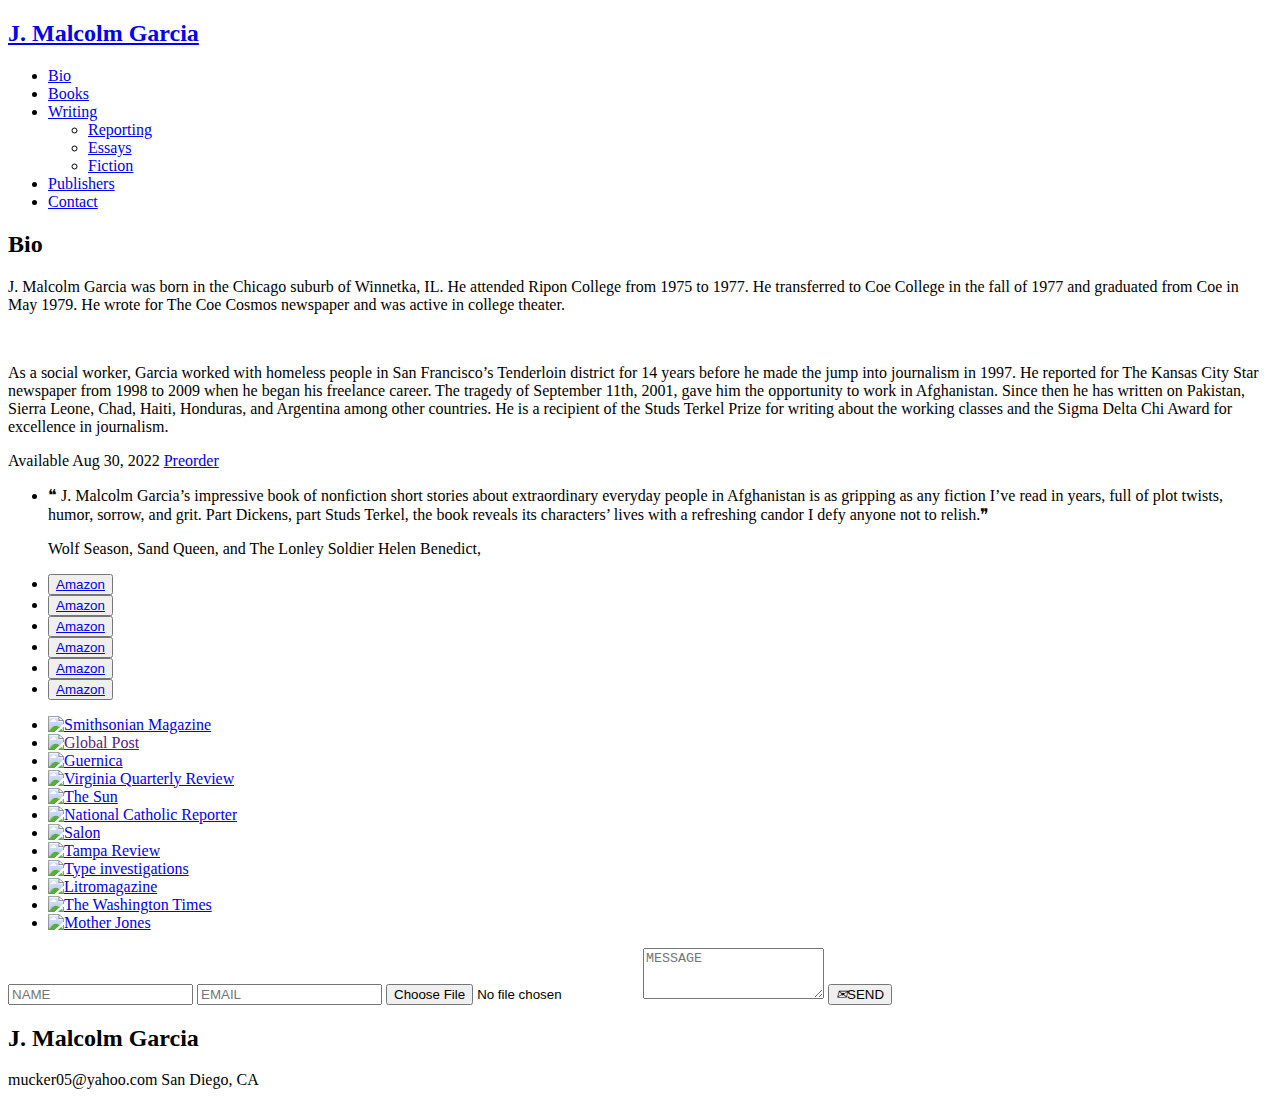
==== index.html @ fdd78f4a "Add files via upload" ====
<!DOCTYPE html>
<html lang="en">
<head>
    <meta charset="UTF-8">
    <meta http-equiv="X-UA-Compatible" content="IE=edge">
    <meta name="viewport" content="width=device-width, initial-scale=1.0">
    <title>J. Malcolm Garcia</title>
    <link rel="stylesheet" href="styles/style.css">
    <script src="src/script.js" defer></script>
    <script src="src/slider.js" defer></script>
</head>
<body class="flex body-flex">

    <section class="header-top flex"  id="main">
        <section class="mobile-header">
            <div class="hamburger">
                <span class="hamburger-span"></span>
                <span class="hamburger-span span-reverse"></span>
            </div>
            <section class="header-left">
                <h2>
                    <a href="index.html">J. Malcolm Garcia</a>
                </h2>
            </section>
        </section>
        <nav class="header-right">
            <ul class="header-nav flex">
                <li>
                    <a class="nav-link" href="#bio">Bio</a>
                </li>
                <li>
                    <a class="nav-link" href="books.html">Books</a>
                </li>
                <li class="dropdown">
                    <a class="nav-link" href="articles.html">Writing</a>
                    <ul class="dropdown-list">
                        <li>
                            <a href="articles.html#reporting">Reporting</a>
                        </li>
                        <li>
                            <a href="articles.html#essays">Essays</a>
                        </li>
                        <li>
                            <a href="articles.html#fiction">Fiction</a>
                        </li>
                    </ul>
                </li>
                <li>
                    <a class="nav-link" href="index.html#publisher">Publishers</a>
                </li>
                <li>
                    <a class="nav-link" href="#contact">Contact</a>
                </li>
            </ul>
        </nav>
    </section>
    <header class="hero background-image">
        <section class="hero-quote-slider">
            <ul class="hero-quote flex"></ul>
        </section>
    </header>
    <main class="home-main">
        <section class="container-bio flex" id="bio">
            <header class="container-header">
                <h2>Bio</h2>
            </header>
            <section class="bio-left flex">
                <p>J. Malcolm Garcia was born in the Chicago suburb of Winnetka, IL. He attended Ripon
                    College from 1975 to 1977. He transferred to Coe College in the fall of 1977 and graduated from
                    Coe in May 1979. He wrote for The Coe Cosmos newspaper and was active in college theater.</p>
                <br>
                <p>As a social worker, Garcia worked with homeless people in San Francisco’s Tenderloin
                    district for 14 years before he made the jump into journalism in 1997. He reported for The Kansas
                    City Star newspaper from 1998 to 2009 when he began his freelance career. The tragedy of
                    September 11th, 2001, gave him the opportunity to work in Afghanistan. Since then he has written
                    on Pakistan, Sierra Leone, Chad, Haiti, Honduras, and Argentina among other countries. He is a
                    recipient of the Studs Terkel Prize for writing about the working classes and the Sigma Delta Chi
                    Award for excellence in journalism.</p>
            </section>
        </section>
        <section class="container-books" id="books">
            <header class="container-header">
                <!-- <h2>Books</h2> -->
            </header>
            <section class="container-upcoming flex">
                <section class="upcoming-left background-image" id="afghanistan"></section>
                <section class="upcoming-right flex">
                    <section class="upcoming-date flex">
                        <span>Available Aug 30, 2022</span>
                        <a target="_blank" rel="noopener noreferrer" href="https://www.amazon.com/Most-Dangerous-Unmerciful-Stories-Afghanistan/dp/164421203X">Preorder</a>
                    </section>
                    <section class="books-reviews" id="afghan-review">
                        <ul class="book-review-list">
                            <li class="book-review flex">
                                <p><span class="quote-marks quote-marks-top">&#10077;</span> J. Malcolm Garcia’s impressive book of nonfiction short stories about extraordinary everyday people in Afghanistan is as gripping as any fiction I’ve read in years, full of plot twists, humor, sorrow, and grit. Part Dickens, part Studs Terkel, the book reveals its characters’ lives with a refreshing candor I defy anyone not to relish.<span class="quote-marks quote-marks-bottom">&#10078;</span></p>
                                <div class="quote-author flex">
                                    <span class="quote-small">Wolf Season, Sand Queen, and The Lonley Soldier</span>
                                    <span class="quote-bold">Helen Benedict,</span>
                                </div>
                            </li>
                        </ul>
                    </section>
                    </section> 
            </section>
            <ul class="books-grid">
                <li class="book-outer background-image flex" id="khaarijee">
                    <section class="book-inner-bottom">
                        <button>
                            <a target="_blank" rel="noopener noreferrer" href="https://www.amazon.com/gp/product/B003U8A2VG">Amazon</a>
                        </button>
                    </section>
                </li>
                <li class="book-outer background-image flex" id="warsLeaveBehind">
                    <section class="book-inner-bottom">
                        <button>
                            <a target="_blank" rel="noopener noreferrer" href="https://www.amazon.com/gp/product/B00K58U5XY">Amazon</a>
                        </button>
                    </section>
                </li>
                <li class="book-outer background-image flex" id="withoutCountry">
                    <section class="book-inner-bottom">
                        <button>
                            <a target="_blank" rel="noopener noreferrer" href="https://www.amazon.com/gp/product/B071GW6GG4">Amazon</a>
                        </button>
                    </section>
                </li>
                <li class="book-outer background-image flex" id="katrina">
                   
                    <section class="book-inner-bottom">
                        <button>
                            <a target="_blank" rel="noopener noreferrer" href="https://www.amazon.com/gp/product/B076QJNXBM">Amazon</a>
                        </button>
                    </section>
                </li>
                <li class="book-outer background-image flex" id="fruitGrief">
                    <section class="book-inner-bottom">
                        <button>
                            <a target="_blank" rel="noopener noreferrer" href="https://www.amazon.com/gp/product/B07LDTSL73">Amazon</a>
                        </button>
                    </section>
                </li>
                <li class="book-outer background-image flex" id="differentWar">
                    <section class="book-inner-bottom">
                        <button>
                            <a target="_blank" rel="noopener noreferrer" href="https://www.amazon.com/Different-Kind-War-Encounters-Central/dp/1953236189">Amazon</a>
                        </button>
                    </section>
                </li>
                <!-- <li class="book-outer background-image" id="timeServed">
                    <section class="book-inner-top">
                        <i class="quotes"></i>
                        <p>Lorem ipsum dolor sit, amet consectetur adipisicing elit. Consectetur quos impedit voluptate temporibus pariatur iure aliquam doloremque maiores quam magni, repellat voluptatem nihil dolor dolore voluptates deleniti beatae. Sint, id.</p>
                        <div class="quote-author">
                        <span class="quote-small"></span>
                        <span class="quote-bold"></span>
                    </div>
                    </section>
                    <section class="book-inner-bottom">
                        <button>
                            <a target="_blank" rel="noopener noreferrer" href="https://www.amazon.com/gp/product/B01N9YC38I">Amazon</a>
                        </button>
                    </section>
                </li>
                <li class="book-outer background-image" id="kansasNoir">
                    <section class="book-inner-top">
                        <i class="quotes"></i>
                        <p>Lorem ipsum dolor sit, amet consectetur adipisicing elit. Consectetur quos impedit voluptate temporibus pariatur iure aliquam doloremque maiores quam magni, repellat voluptatem nihil dolor dolore voluptates deleniti beatae. Sint, id.</p>
                        <div class="quote-author">
                        <span class="quote-small"></span>
                        <span class="quote-bold"></span>
                    </div>
                    </section>
                    <section class="book-inner-bottom">
                        <button>
                            <a target="_blank" rel="noopener noreferrer" href="https://www.amazon.com/gp/product/B0095Z8WVK">Amazon</a>
                        </button>
                    </section>
                </li> -->
            </ul>
        </section>
        <section class="container-publisher" id="publisher">
            <header class="container-header">
                <!-- <h2>Publishers</h2> -->
            </header>
            <section class="publisher-grid">
                <ul class="publisher-list">
                    <li class="publisher-item">
                        <a target="_blank" rel="noopener noreferrer" class="publisher-link" href="https://www.smithsonianmag.com/history/german-pows-on-the-american-homefront-141009996/">
                            <img loading="lazy" class="publisher-image" src="img/publisher/output-onlinepngtools (9).png" alt="Smithsonian Magazine">
                        </a>
                    </li>
                    <!-- <li class="publisher-item">
                        <a class="publisher-link" href="">
                            <img loading="lazy" class="publisher-image" src="img/publisher/apple valley.png" alt="Apple Valley">
                        </a>
                    </li> -->
                    <!-- <li class="publisher-item">
                        <a class="publisher-link" href="">
                            <img loading="lazy" class="publisher-image" src="img/publisher/bio stories-edit.jpg" alt="bioStories">
                        </a>
                    </li> -->
                    <!-- <li class="publisher-item">
                        <a class="publisher-link" href="">
                            <img loading="lazy" class="publisher-image" src="img/publisher/fourth-genre.png" alt="Fourth Genre">
                        </a>
                    </li> -->
                    <li class="publisher-item">
                        <a class="publisher-link" href="">
                            <img loading="lazy" class="publisher-image" src="img/publisher/output-onlinepngtools (7).png" alt="Global Post">
                        </a>
                    </li>
                    <li class="publisher-item">
                        <a target="_blank" rel="noopener noreferrer" class="publisher-link" href="https://www.guernicamag.com/author/j-malcolm-garcia/">
                            <img loading="lazy" class="publisher-image" src="img/publisher/guernica-png.png" alt="Guernica">
                        </a>
                    </li>
                    <!-- <li class="publisher-item">
                        <a class="publisher-link" href="">
                            <img loading="lazy" class="publisher-image" src="img/publisher/latterly.avif" alt="Latterly">
                        </a>
                    </li> -->
                    <li class="publisher-item">
                        <a target="_blank" rel="noopener noreferrer" class="publisher-link" href="https://www.vqronline.org/people/j-malcolm-garcia">
                            <img loading="lazy" class="publisher-image" src="img/publisher/vqr-png.png" alt="Virginia Quarterly Review">
                        </a>
                    </li>
                    <!-- <li class="publisher-item">
                        <a class="publisher-link" href="">
                            <img loading="lazy" class="publisher-image" src="img/publisher/massreview.png" alt="">
                        </a>
                    </li> -->
                    <li class="publisher-item">
                        <a target="_blank" rel="noopener noreferrer" class="publisher-link" href="https://www.thesunmagazine.org/contributors/j-malcolm-garcia">
                            <img loading="lazy" class="publisher-image" src="img/publisher/the sun-svg.svg" alt="The Sun">
                        </a>
                    </li>
                    <!-- <li class="publisher-item">
                        <a class="publisher-link" href="">
                            <img loading="lazy" class="publisher-image" src="img/publisher/mcsweeney.jpg" alt="">
                        </a>
                    </li> -->
                    <li class="publisher-item">
                        <a target="_blank" rel="noopener noreferrer" class="publisher-link" href="https://www.ncronline.org/authors/j-malcolm-garcia-1">
                            <img loading="lazy" class="publisher-image" src="img/publisher/ncr.png" alt="National Catholic Reporter">
                        </a>
                    </li>
                    <li class="publisher-item">
                        <a target="_blank" rel="noopener noreferrer" class="publisher-link" href="https://www.salon.com/writer/j_malcolm_garcia">
                            <img loading="lazy" class="publisher-image" src="img/publisher/output-onlinepngtools (6).png" alt="Salon">
                        </a>
                    </li>
                    <li class="publisher-item">
                        <a target="_blank" rel="noopener noreferrer" class="publisher-link" href="https://muse.jhu.edu/search?action=search&query=author:J.%20Malcolm%20Garcia:and&limit=subscription:n&limit=publisher_id:235&min=1&max=10&t=publisher_facet_select">
                            <img loading="lazy" class="publisher-image" src="img/publisher/tampa-edit.png" alt="Tampa Review">
                        </a>
                    </li>
                    <li class="publisher-item">
                        <a target="_blank" rel="noopener noreferrer" class="publisher-link" href="https://www.typeinvestigations.org/reporter/jmalcolmgarcia/">
                            <img loading="lazy" class="publisher-image" src="img/publisher/TypeInvestigationsLogo.png" alt="Type investigations">
                        </a>
                    </li>
                    <li class="publisher-item">
                        <a target="_blank" rel="noopener noreferrer" class="publisher-link" href="https://www.litromagazine.com/author/jmalcolmgarcia/">
                            <img loading="lazy" class="publisher-image" src="img/publisher/litro-png.png" alt="Litromagazine">
                        </a>
                    </li>
                    <li class="publisher-item">
                        <a target="_blank" rel="noopener noreferrer" class="publisher-link" href="https://www.typeinvestigations.org/investigation/2009/12/29/troubled-peace-northern-ireland/">
                            <img loading="lazy" class="publisher-image" src="img/publisher/output-onlinepngtools (5).png" alt="The Washington Times">
                        </a>
                    </li>
                 
                    <!-- <li class="publisher-item">
                        <a class="publisher-link" href="">
                            <img loading="lazy" class="publisher-image" src="img/publisher/superstition.jpg" alt="">
                        </a>
                    </li> -->
                    <!-- <li class="publisher-item">
                        <a class="publisher-link" href="">
                            <img loading="lazy" class="publisher-image" src="img/publisher/war2.jpg" alt="">
                        </a>
                    </li> -->
                    <li class="publisher-item">
                        <a target="_blank" rel="noopener noreferrer" class="publisher-link" href="https://www.motherjones.com/author/j-malcolm-garcia/">
                            <img loading="lazy" class="publisher-image" src="img/publisher/motherjones-png.png" alt="Mother Jones">
                        </a>
                    </li>
                    <!-- <li class="publisher-item">
                        <a class="publisher-link" href="">
                            <img loading="lazy" class="publisher-image" src="img/publisher/uptown.jpg" alt="">
                        </a>
                    </li> -->
                    <!-- <li class="publisher-item">
                        <a class="publisher-link" href="">
                            <img loading="lazy" class="publisher-image" src="img/publisher/oxford.png" alt="">
                        </a>
                    </li> -->
  
                </ul>
            </section>
        </section>
        <section class="container-contact" id="contact">
            <!-- <header class="container-header">
                <h2>Contact</h2>
            </header> -->
            <section class="form-container flex">
                <form action="" enctype="multipart/form-data" method="POST" id="contact-form" class="contact-form flex" role="form">
                    <label for="Email"></label>
                    <!-- <input type="hidden" name="_next" value=""> -->
                    <input type="hidden" name="_template" value="box">
                    <input type="text" class="form-control" id="name" name="name" value="" placeholder="NAME" required>
                    <input type="email" class="form-control" id="email" name="email" value="" placeholder="EMAIL" required>
                    <input type="file" name="attachment" accept="image/png, image/jpeg">
                    <input type="hidden" name="_subject" value="Message to J. Malcolm Garcia">
                    <textarea class="form-control" name="message" id="message" rows="3" placeholder="MESSAGE" required></textarea>
                    <button class="btn btn-send" id="submit" type="submit" value="SEND">
                        <div class="alt-send-button">
                            <i class="icon--plane">&#9993;</i><span class="send-text">SEND</span>
                          </div>
                    </button>
                </form>
                <aside class="contact-info">
                    <h2>J. Malcolm Garcia</h2>
                    <div class="contact-data flex">
                        <span>mucker05@yahoo.com</span>
                        <span>San Diego, CA</span>
                    </div>
                </aside>
            </section>
           
        </section>
    </main>
</body>
</html>

<!-- https://muckrack.com/j-malcolm-garcia/articles -->




<!-- 
    <li>
                            <section class="article-title">
                                <h4>
                                    <a href=""></a>
                                </h4>
                            </section>
                            <section class="article-publication">
                                <span class="article-publisher"></span>
                                <span class="article-bars">||</span>
                                <span class="article-country"></span>
                                <span class="article-bars">||</span>
                                <span class="article-date"></span>
                            </section>
                            <section class="article-exerpt">
                                <p></p>
                            </section>
                        </li>
 -->
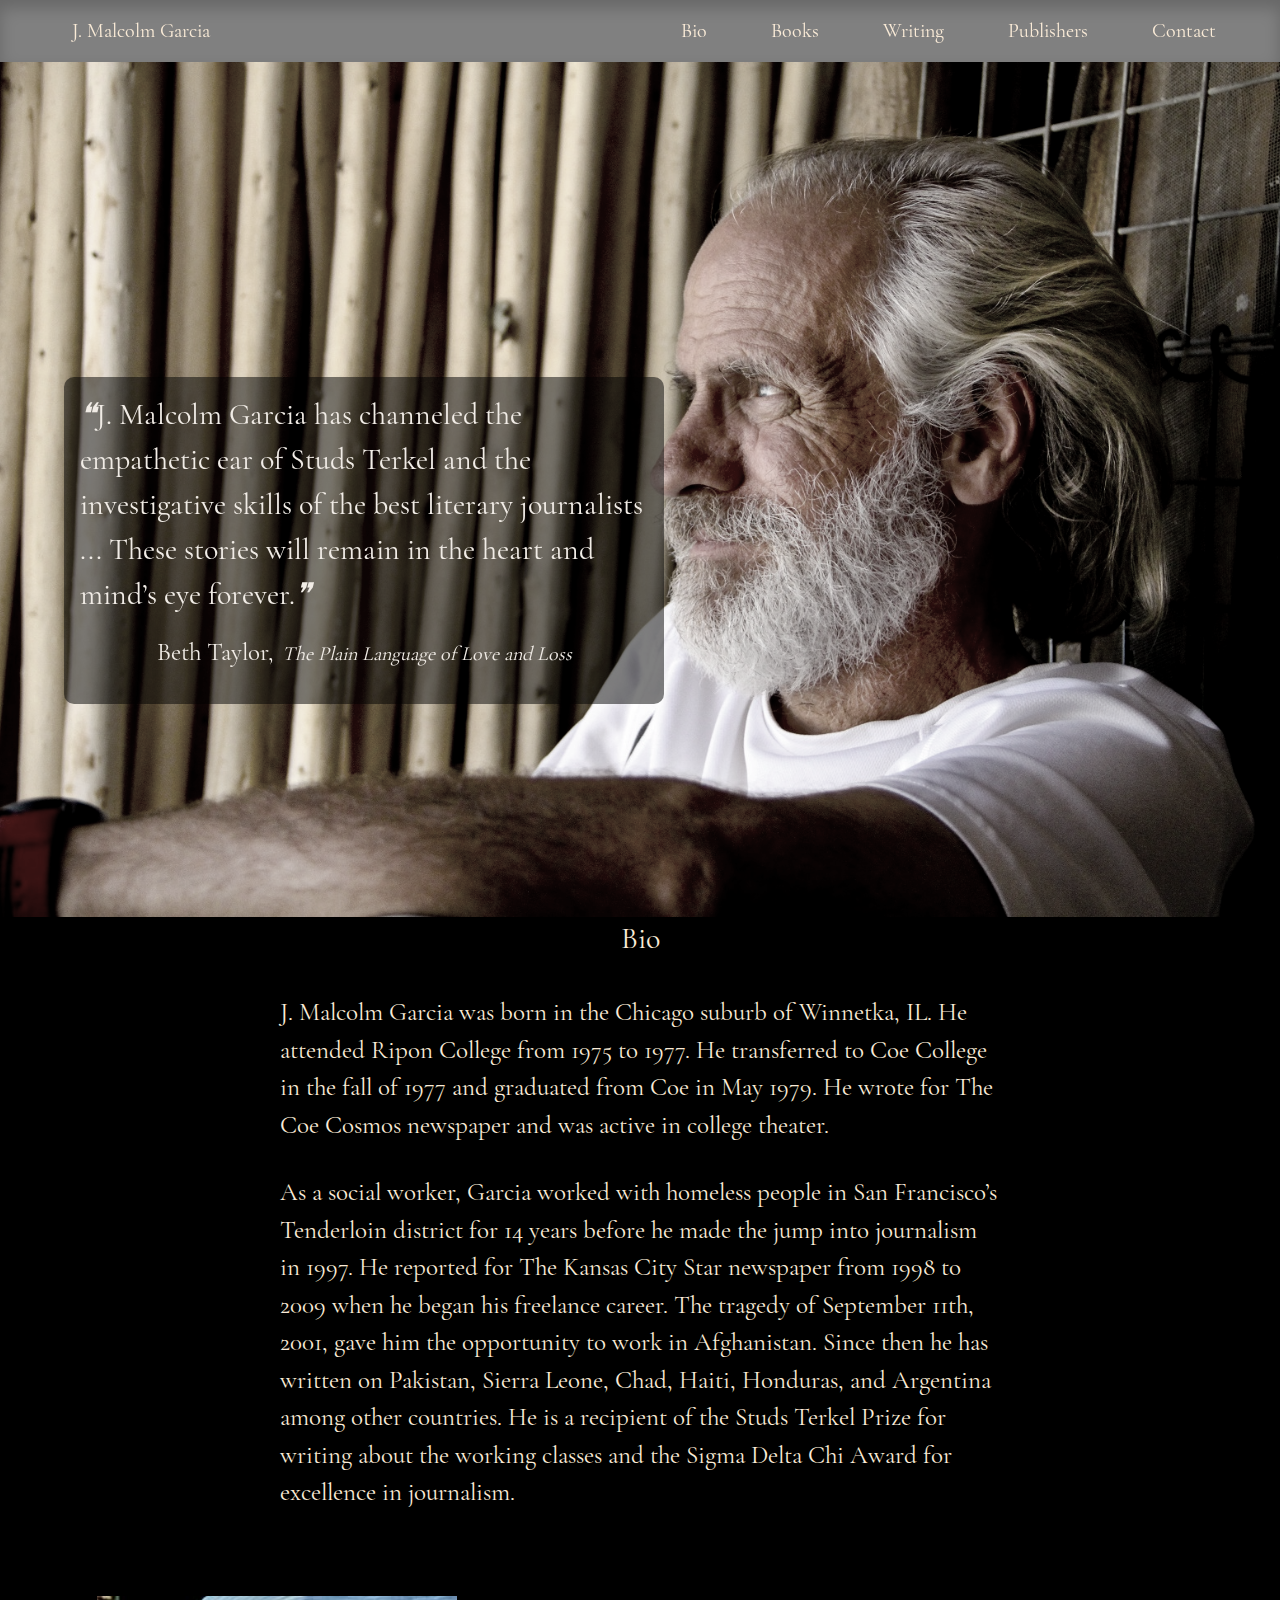
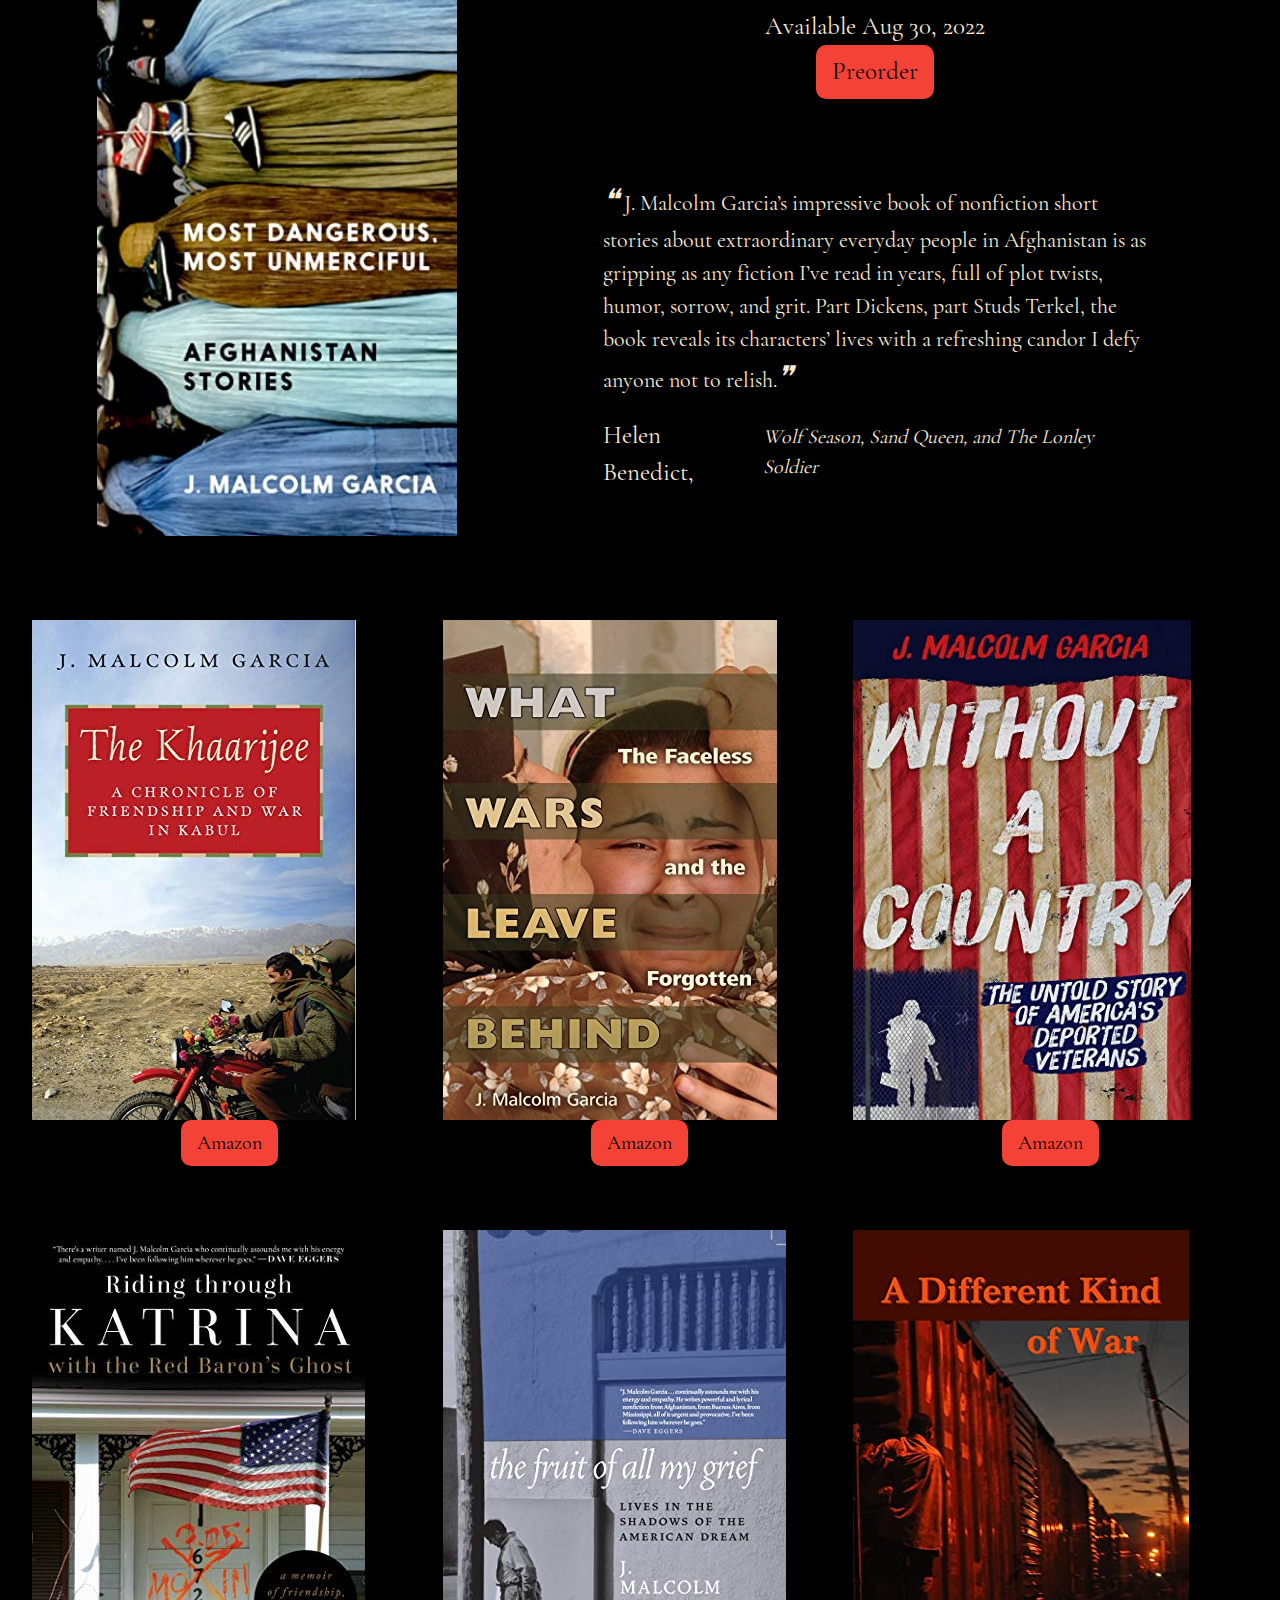
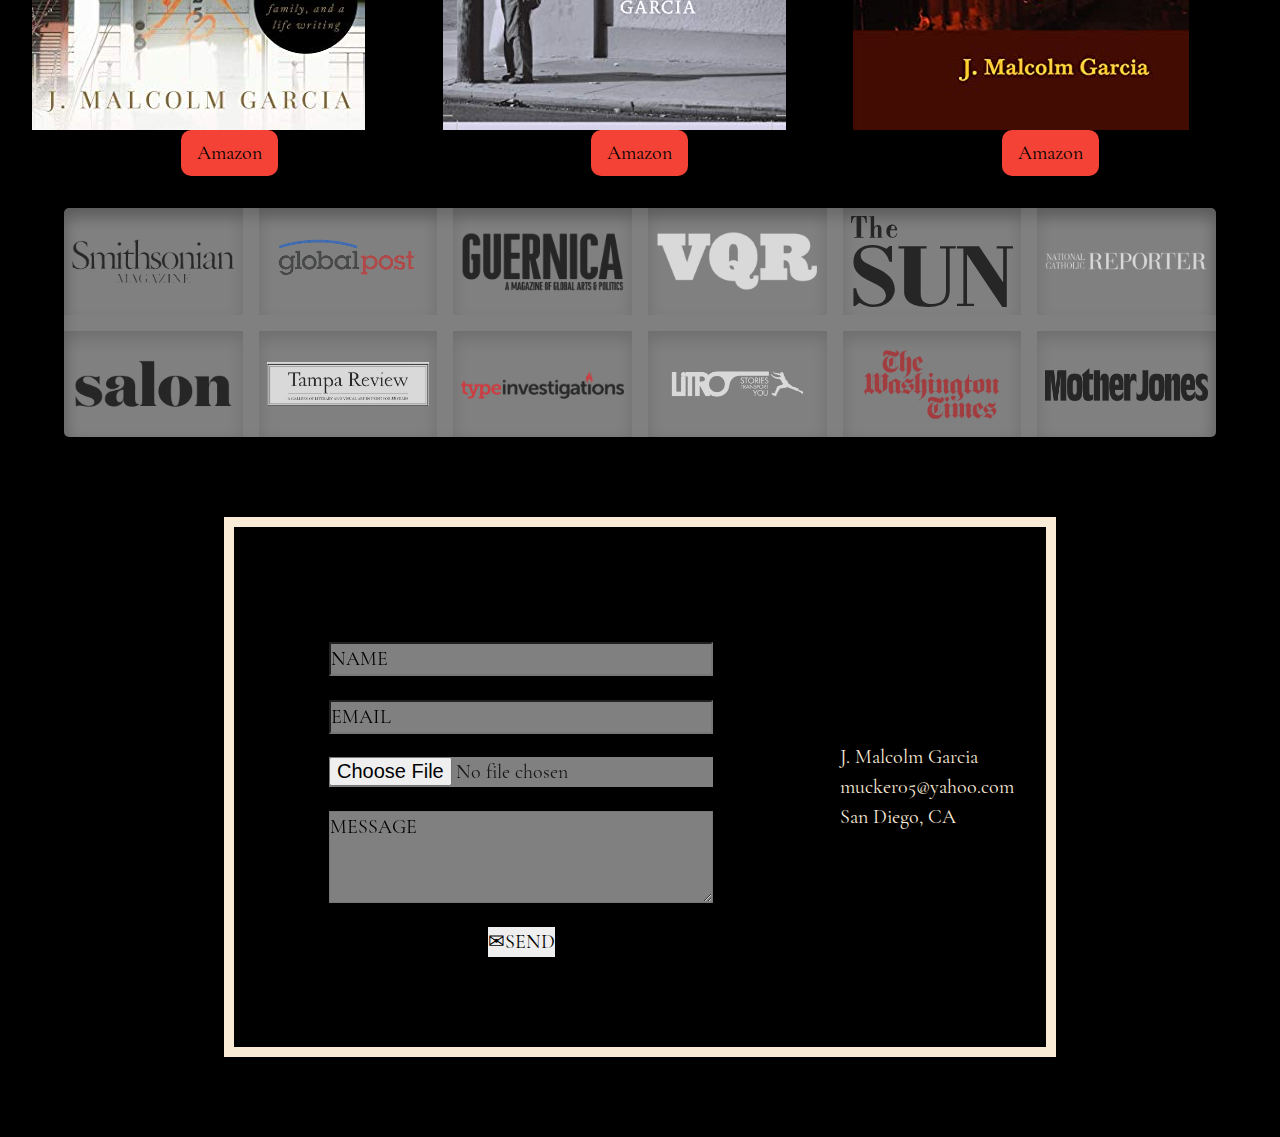
==== commit ffd1005e: "Update index.html" ====
--- a/index.html
+++ b/index.html
@@ -11,7 +11,7 @@
 </head>
 <body class="flex body-flex">
 
-    <section class="header-top flex"  id="main">
+    <section class="header-top flex" id="main" >
         <section class="mobile-header">
             <div class="hamburger">
                 <span class="hamburger-span"></span>
@@ -19,37 +19,41 @@
             </div>
             <section class="header-left">
                 <h2>
-                    <a href="index.html">J. Malcolm Garcia</a>
+                    <a class="underline" href="index.html">J. Malcolm Garcia</a>
                 </h2>
             </section>
         </section>
-        <nav class="header-right">
+        <nav class="header-right" >
             <ul class="header-nav flex">
                 <li>
-                    <a class="nav-link" href="#bio">Bio</a>
+                    <a class="nav-link underline" href="#bio">Bio</a>
                 </li>
                 <li>
-                    <a class="nav-link" href="books.html">Books</a>
+                    <a class="nav-link underline" href="books.html">Books</a>
                 </li>
                 <li class="dropdown">
-                    <a class="nav-link" href="articles.html">Writing</a>
-                    <ul class="dropdown-list">
-                        <li>
-                            <a href="articles.html#reporting">Reporting</a>
-                        </li>
-                        <li>
-                            <a href="articles.html#essays">Essays</a>
-                        </li>
-                        <li>
-                            <a href="articles.html#fiction">Fiction</a>
-                        </li>
-                    </ul>
+                    <a class="nav-link underline" href="articles.html#articlesMain">Writing</a>
+                    <div class="list-container">
+                        <ul class="dropdown-list">
+                            <li>
+                                <a class="underline" href="articles.html#articlesMain">Reporting</a>
+                            </li>
+                            <span class="article-bars">||</span>
+                            <li>
+                                <a class="underline" href="articles.html#essays">Essays</a>
+                            </li>
+                            <span class="article-bars">||</span>
+                            <li>
+                                <a class="underline" href="articles.html#fiction">Fiction</a>
+                            </li>
+                        </ul>
+                    </div>
                 </li>
                 <li>
-                    <a class="nav-link" href="index.html#publisher">Publishers</a>
+                    <a class="nav-link underline" href="index.html#publisher">Publishers</a>
                 </li>
                 <li>
-                    <a class="nav-link" href="#contact">Contact</a>
+                    <a class="nav-link underline" href="#contact">Contact</a>
                 </li>
             </ul>
         </nav>
@@ -60,8 +64,8 @@
         </section>
     </header>
     <main class="home-main">
-        <section class="container-bio flex" id="bio">
-            <header class="container-header">
+        <section class="container-bio flex" >
+            <header class="container-header" id="bio">
                 <h2>Bio</h2>
             </header>
             <section class="bio-left flex">
@@ -87,7 +91,9 @@
                 <section class="upcoming-right flex">
                     <section class="upcoming-date flex">
                         <span>Available Aug 30, 2022</span>
-                        <a target="_blank" rel="noopener noreferrer" href="https://www.amazon.com/Most-Dangerous-Unmerciful-Stories-Afghanistan/dp/164421203X">Preorder</a>
+                        <button class="book-purchase-btn" id="preorder">
+                            <a target="_blank" rel="noopener noreferrer" href="https://www.amazon.com/Most-Dangerous-Unmerciful-Stories-Afghanistan/dp/164421203X">Preorder</a>
+                        </button>
                     </section>
                     <section class="books-reviews" id="afghan-review">
                         <ul class="book-review-list">
@@ -103,49 +109,55 @@
                     </section> 
             </section>
             <ul class="books-grid">
-                <li class="book-outer background-image flex" id="khaarijee">
-                    <section class="book-inner-bottom">
-                        <button>
+                <li class="books-grid-img">
+                    <img loading="lazy" src="img/books/khaarijee.jpg" alt="khaarijee">
+                    <section class="book-grid-purchase flex">
+                        <button class="book-purchase-btn">
                             <a target="_blank" rel="noopener noreferrer" href="https://www.amazon.com/gp/product/B003U8A2VG">Amazon</a>
                         </button>
                     </section>
                 </li>
-                <li class="book-outer background-image flex" id="warsLeaveBehind">
-                    <section class="book-inner-bottom">
-                        <button>
+                <li class="books-grid-img">
+                    <img loading="lazy" src="img/books/wars-leave-behind.jpg" alt="Wars Leave Behind">
+                    <section class="book-grid-purchase flex">
+                        <button class="book-purchase-btn">
                             <a target="_blank" rel="noopener noreferrer" href="https://www.amazon.com/gp/product/B00K58U5XY">Amazon</a>
                         </button>
                     </section>
                 </li>
-                <li class="book-outer background-image flex" id="withoutCountry">
-                    <section class="book-inner-bottom">
-                        <button>
+                <li class="books-grid-img">
+                    <img loading="lazy" src="img/books/without-a-country.jpg" alt="Without a Country">
+                    <section class="book-grid-purchase flex">
+                        <button class="book-purchase-btn">
                             <a target="_blank" rel="noopener noreferrer" href="https://www.amazon.com/gp/product/B071GW6GG4">Amazon</a>
                         </button>
                     </section>
                 </li>
-                <li class="book-outer background-image flex" id="katrina">
-                   
-                    <section class="book-inner-bottom">
-                        <button>
+                <li class="books-grid-img">
+                    <img loading="lazy" src="img/books/katrina.jpg" alt="Katrina">
+                    <section class="book-grid-purchase flex">
+                        <button class="book-purchase-btn">
                             <a target="_blank" rel="noopener noreferrer" href="https://www.amazon.com/gp/product/B076QJNXBM">Amazon</a>
                         </button>
                     </section>
                 </li>
-                <li class="book-outer background-image flex" id="fruitGrief">
-                    <section class="book-inner-bottom">
-                        <button>
+                <li class="books-grid-img">
+                    <img loading="lazy" src="img/books/fruit-grief.jpg" alt="Fruit Grief">
+                    <section class="book-grid-purchase flex">
+                        <button class="book-purchase-btn">
                             <a target="_blank" rel="noopener noreferrer" href="https://www.amazon.com/gp/product/B07LDTSL73">Amazon</a>
                         </button>
                     </section>
                 </li>
-                <li class="book-outer background-image flex" id="differentWar">
-                    <section class="book-inner-bottom">
-                        <button>
+                <li class="books-grid-img">
+                    <img loading="lazy" src="img/books/different-kind-of-war.jpg" alt="different war">
+                    <section class="book-grid-purchase flex">
+                        <button class="book-purchase-btn">
                             <a target="_blank" rel="noopener noreferrer" href="https://www.amazon.com/Different-Kind-War-Encounters-Central/dp/1953236189">Amazon</a>
                         </button>
                     </section>
                 </li>
+
                 <!-- <li class="book-outer background-image" id="timeServed">
                     <section class="book-inner-top">
                         <i class="quotes"></i>
@@ -189,21 +201,6 @@
                             <img loading="lazy" class="publisher-image" src="img/publisher/output-onlinepngtools (9).png" alt="Smithsonian Magazine">
                         </a>
                     </li>
-                    <!-- <li class="publisher-item">
-                        <a class="publisher-link" href="">
-                            <img loading="lazy" class="publisher-image" src="img/publisher/apple valley.png" alt="Apple Valley">
-                        </a>
-                    </li> -->
-                    <!-- <li class="publisher-item">
-                        <a class="publisher-link" href="">
-                            <img loading="lazy" class="publisher-image" src="img/publisher/bio stories-edit.jpg" alt="bioStories">
-                        </a>
-                    </li> -->
-                    <!-- <li class="publisher-item">
-                        <a class="publisher-link" href="">
-                            <img loading="lazy" class="publisher-image" src="img/publisher/fourth-genre.png" alt="Fourth Genre">
-                        </a>
-                    </li> -->
                     <li class="publisher-item">
                         <a class="publisher-link" href="">
                             <img loading="lazy" class="publisher-image" src="img/publisher/output-onlinepngtools (7).png" alt="Global Post">
@@ -214,31 +211,16 @@
                             <img loading="lazy" class="publisher-image" src="img/publisher/guernica-png.png" alt="Guernica">
                         </a>
                     </li>
-                    <!-- <li class="publisher-item">
-                        <a class="publisher-link" href="">
-                            <img loading="lazy" class="publisher-image" src="img/publisher/latterly.avif" alt="Latterly">
-                        </a>
-                    </li> -->
                     <li class="publisher-item">
                         <a target="_blank" rel="noopener noreferrer" class="publisher-link" href="https://www.vqronline.org/people/j-malcolm-garcia">
                             <img loading="lazy" class="publisher-image" src="img/publisher/vqr-png.png" alt="Virginia Quarterly Review">
                         </a>
                     </li>
-                    <!-- <li class="publisher-item">
-                        <a class="publisher-link" href="">
-                            <img loading="lazy" class="publisher-image" src="img/publisher/massreview.png" alt="">
-                        </a>
-                    </li> -->
                     <li class="publisher-item">
                         <a target="_blank" rel="noopener noreferrer" class="publisher-link" href="https://www.thesunmagazine.org/contributors/j-malcolm-garcia">
                             <img loading="lazy" class="publisher-image" src="img/publisher/the sun-svg.svg" alt="The Sun">
                         </a>
                     </li>
-                    <!-- <li class="publisher-item">
-                        <a class="publisher-link" href="">
-                            <img loading="lazy" class="publisher-image" src="img/publisher/mcsweeney.jpg" alt="">
-                        </a>
-                    </li> -->
                     <li class="publisher-item">
                         <a target="_blank" rel="noopener noreferrer" class="publisher-link" href="https://www.ncronline.org/authors/j-malcolm-garcia-1">
                             <img loading="lazy" class="publisher-image" src="img/publisher/ncr.png" alt="National Catholic Reporter">
@@ -269,33 +251,11 @@
                             <img loading="lazy" class="publisher-image" src="img/publisher/output-onlinepngtools (5).png" alt="The Washington Times">
                         </a>
                     </li>
-                 
-                    <!-- <li class="publisher-item">
-                        <a class="publisher-link" href="">
-                            <img loading="lazy" class="publisher-image" src="img/publisher/superstition.jpg" alt="">
-                        </a>
-                    </li> -->
-                    <!-- <li class="publisher-item">
-                        <a class="publisher-link" href="">
-                            <img loading="lazy" class="publisher-image" src="img/publisher/war2.jpg" alt="">
-                        </a>
-                    </li> -->
                     <li class="publisher-item">
                         <a target="_blank" rel="noopener noreferrer" class="publisher-link" href="https://www.motherjones.com/author/j-malcolm-garcia/">
                             <img loading="lazy" class="publisher-image" src="img/publisher/motherjones-png.png" alt="Mother Jones">
                         </a>
                     </li>
-                    <!-- <li class="publisher-item">
-                        <a class="publisher-link" href="">
-                            <img loading="lazy" class="publisher-image" src="img/publisher/uptown.jpg" alt="">
-                        </a>
-                    </li> -->
-                    <!-- <li class="publisher-item">
-                        <a class="publisher-link" href="">
-                            <img loading="lazy" class="publisher-image" src="img/publisher/oxford.png" alt="">
-                        </a>
-                    </li> -->
-  
                 </ul>
             </section>
         </section>
@@ -356,4 +316,8 @@
                                 <p></p>
                             </section>
                         </li>
- -->+ -->
+
+ <!-- <div class="mobile-flex flex">
+
+ </div> -->
--- a/styles/style.css
+++ b/styles/style.css
@@ -0,0 +1,943 @@
+@font-face {
+    font-family: 'Cormorant Garamond';
+    src: url('../styles/fonts/CormorantGaramond-Regular-webfont.woff') format('woff');
+    font-weight: 600;
+    font-style: normal;
+}
+
+*,
+*::before,
+*::after {
+    box-sizing: border-box;
+    font-family: 'Cormorant Garamond', serif;
+    scroll-behavior: smooth;
+}
+
+* {
+    margin: 0;
+    padding: 0;
+    font: inherit;
+}
+
+html:focus-within {
+    scroll-behavior: smooth;
+}
+
+
+body {
+    background-color: var(--dark-gray);
+    color: rgb(250, 235, 215);
+    font-size: 20px;
+    width: 100vw;
+    min-height: 100vh;
+    overflow-x: hidden;
+
+    text-rendering: optimizeSpeed;
+    line-height: 1.5;
+    font-family: 'Cormorant Garamond', serif;
+}
+
+img,
+picture,
+svg {
+  max-width: 100%;
+  display: block;
+}
+
+/* Remove all animations, transitions and smooth scroll for people that prefer not to see them */
+@media (prefers-reduced-motion: reduce) {
+    html:focus-within {
+      scroll-behavior: auto;
+    }
+  
+    *,
+    *::before,
+    *::after {
+      animation-duration: 0.01ms !important;
+      animation-iteration-count: 1 !important;
+      transition-duration: 0.01ms !important;
+      scroll-behavior: auto !important;
+    }
+  }
+
+/* utility */
+
+
+
+.flex {
+    display: flex;
+    align-items: center;
+    flex-direction: column;
+    justify-content: center;
+}
+
+.background-image {
+    background-position: center;
+    background-size: cover;
+    background-repeat: no-repeat;
+}
+
+.body-flex {
+    justify-content: flex-start;
+}
+
+:root {
+    --dark-gray:  rgb(0, 0, 0);
+    /* --header: rgba(206, 190, 190); */
+    --header: rgb(102, 102, 102, .9);
+    --book: rgba(206, 190, 190);
+
+
+    --header-blur: blur(25px);
+    --header-color: rgba(255, 255, 255, .5);  
+
+    /* fontsize */
+    --nav-font: 20px;
+    --quote-font: 30px;
+    --bio-font-sm: 20px;
+    --bio-font: 25px;
+    --header-font: 30px;
+    --books-font: 30px;
+}
+
+ul[role="list"],
+ol[role="list"],
+li {
+  list-style: none;
+}
+
+a {
+    text-decoration: none;
+    color: antiquewhite;
+}
+
+button {
+    outline: none;
+    border: none;
+}
+
+.hero {
+    /* padding: 0 2rem; */
+    height: 95vh;
+    width: 100vw;
+    filter: grayscale(.7);
+    background-image: url('../img/banner.jpg');
+    /* position: absolute; */
+ 
+}
+
+
+
+.hero-quote {
+    width: 60ch;
+    height: auto;
+    backdrop-filter: .5;
+    background-color: rgba(0,0,0,0.5);
+    padding: 1rem;
+    position: absolute;
+    top: 35vh;
+    left: 5vw;
+    border-radius: 10px;
+    visibility: hidden;
+    overflow: hidden;
+  
+    flex-direction: row;
+    justify-content: flex-start;
+    gap: 4rem;
+    perspective: 1000px;
+
+}
+
+
+/* .hero-quote li {
+    width: 55ch;
+	position: relative;
+	display: inline-block;
+    animation: slide-animation 20s infinite;
+} */
+
+
+.hero-quote p {
+    font-size: 30px;
+}
+
+.hero-quote div {
+    padding-top: 1rem;
+}
+
+.quote-author {
+    font-size: 35px;
+}
+
+.quote-marks {
+    font-size: 30px;
+    color: antiquewhite;
+    font-style: italic;
+}
+
+
+.header-top {
+    align-items: baseline;
+    justify-content: space-between;
+    z-index: 100;
+}
+
+.header-left {
+    padding: 0 2rem;
+}
+
+.mobile-header {
+    width: 100vw;
+    padding: .5rem;
+    background-color: var(--header-color);
+    backdrop-filter: var(--header-blur);
+}
+
+.hamburger {
+    position: absolute;
+    display: block;
+    background-color: transparent;
+    width: 2rem;
+    height: 2rem;
+    top: 1rem;
+    right: 5rem;
+    z-index: 100;
+}
+
+.hamburger span {
+    display: block;
+    width: 2rem;
+    height: .3rem;
+    margin-bottom: .4rem;
+    position: relative;
+    
+    background: #cdcdcd;
+    border-radius: 3px;
+    
+    z-index: 100;
+    
+    transform-origin: 4px 0px;
+
+    transition: transform 0.5s cubic-bezier(0.77,0.2,0.05,1.0),
+    background 0.5s cubic-bezier(0.77,0.2,0.05,1.0),
+    opacity 0.55s ease;
+
+}
+
+.hamburger span:first-child {
+    transform-origin: 0% 0%;
+}
+
+.hamburger span:nth-last-child(2) {
+    transform-origin: 0% 100%;
+}
+
+
+
+.header-nav {
+    display: none;
+    /* background-color: var(--header); */
+    background-color: var(--header-color);
+    backdrop-filter: var(--header-blur);
+    width: 100vw;
+    height: 95vh;
+    margin: 0;
+ 
+    transform: translate(100vw);
+    transition: all 1s cubic-bezier(0.77,0.2,0.05,1.0);
+    z-index: 100;
+    gap: 4rem;
+ 
+}
+
+.fixed-nav .header-top {
+    position: fixed;
+    box-shadow: 0 5px rgba(0,0,0,0.1);
+    top: 0px;
+  }
+
+.dropdown {
+    position: relative;
+    /* display: inline-block; */
+    width: 50vw;
+    text-align: center;
+}
+
+.dropdown-list {
+    display: flex;
+    position: absolute;
+    background-color: transparent;
+    min-width: 140px;
+    /* margin-left: -2vw; */
+    height: 0;
+    z-index: 1;
+    transition: height 300ms;
+    flex-direction: column;
+    justify-content: space-evenly;
+    transition-timing-function: ease;
+    text-align: center;
+    overflow: hidden;
+  }
+  
+  .dropdown:hover .dropdown-list {
+    height: 120px;
+    /* width: 20vw;
+    margin-left: 40vw;
+    margin-top: -5vh; */
+  }
+
+.dropdown-list li {
+    margin-bottom: 4px;
+    background-color: var(--header-color);
+    /* backdrop-filter: var(--header-blur); */
+    border-radius: 32px;
+    /* box-shadow: 0px 8px 16px 0px rgba(0,0,0,0.2); */
+}
+
+/* main {
+    padding: 3rem;
+} */
+
+.container-bio,
+.container-books {
+    flex-direction: column;
+}
+
+.container-header {
+    font-size: var(--header-font);
+}
+
+.bio-left {
+    padding: 2rem;
+    flex-direction: column;
+}
+
+.bio-left p {
+    word-wrap: wrap;
+    font-size: var(--bio-font-sm);
+}
+
+/* Publishers */
+
+.publisher-list {
+    display: grid;
+    grid-template-columns: repeat( auto-fit, minmax(20vw, 1fr) );
+   background-color: var(--header-color);
+   backdrop-filter: var(--header-blur);
+    width: 90vw;
+    margin: 0 auto;
+    gap: 1rem;
+    border-radius: 5px;
+    box-shadow: inset 0px 8px 16px 0px rgba(0,0,0,0.2);
+}
+
+.publisher-list li {
+    display: flex;
+    justify-content: center;
+    align-items: center;
+    opacity: .7;
+    /* background-color: var(--header); */
+    padding: .5rem;
+    box-shadow: inset 0px 8px 16px 0px rgba(0,0,0,0.2);
+}
+
+.publisher-list li:hover {
+    opacity: 1;
+}
+
+/* Books! */
+
+
+.container-books header {
+    text-align: center;
+}
+
+.container-upcoming {
+    flex-direction: column;
+    width: 100vw;
+    justify-content: space-evenly;
+    padding: 2rem 0rem;
+}
+
+.upcoming-left {
+    width: 60vw;
+    height: 60vh;
+    background-size: contain;
+}
+
+
+.upcoming-date {
+    padding: 2rem;
+    font-size: 25px;
+}
+
+.main-books-grid li {
+    display: flex;
+    justify-content: center;
+    align-items: center;
+}
+
+.book-item:nth-child(even) {
+    flex-direction: row-reverse;
+}
+
+.books-reviews {
+    width: 50vw;
+    padding: 2rem;
+}
+
+#afghan-review {
+    width: 100vw;
+}
+
+.book-review {
+    flex-direction: column;
+    align-items: flex-start;
+    padding: 1rem;
+
+}
+
+.book-review p {
+    font-size: 22px;
+}
+
+.books-grid {
+    display: grid;
+    row-gap: 4rem;
+    column-gap: 1rem;
+    margin: 0;
+    padding: 0;
+    grid-template-columns: repeat( auto-fit, minmax(50vw, 1fr) );
+}
+
+.books-img {
+    position: relative;
+    background-attachment: fixed;
+}
+
+
+.quote-author {
+    flex-direction: column-reverse;
+    justify-content: baseline;
+    align-items: flex-start;
+    gap: .5rem;
+    padding: 1rem 0;
+}
+
+.quote-bold {
+    font-size: 25px;
+}
+
+.quote-small {
+    font-style: italic;
+    font-size: 20px;
+}
+
+.book-purchase {
+    width: 100%;
+    height: 15%;
+    position: absolute;
+    bottom: 0;
+    /* left: 50%; */
+    /* transform: translate(-50%, -50%); */
+
+    background-color: rgba(255, 255, 255, .15);  
+    backdrop-filter: blur(5px);
+    padding: 1rem;
+
+
+}
+
+.book-purchase-btn {
+    padding: .5rem 1rem;
+    visibility: visible;
+    z-index: 10;
+    border-radius: 10px;
+    background-color: #f44336;
+
+   
+    
+}
+
+.book-purchase-btn:hover {
+    transform: scale(1.1);
+}
+
+.book-purchase:hover {
+    background-color: rgba(255, 255, 255, .15);  
+    backdrop-filter: blur(5px);
+    padding: 1rem;
+}
+
+.book-outer {
+    height: 40vh;
+    background-size: contain;
+    width: 100vw;
+    justify-content: flex-end;
+    align-items: center;
+    background-size:contain;
+    padding: 0 2rem;
+
+}
+
+.book-inner-top,
+.book-inner-bottom {
+    /* visibility: hidden; */
+    color: black;
+    backdrop-filter: blur(20px);
+    transition: all 0.09s cubic-bezier(0.77,0.2,0.05,1.0);
+    margin: 0;
+    height: 20%;
+    width: 100%;
+    text-align: center;
+    padding: 1rem;
+}
+
+
+.book-inner-bottom button {
+    background-color: #cdcdcd;
+}
+
+button a {
+    color: black;
+}
+
+#withoutCountry {
+    background-image: url('../img/books/without-a-country.jpg');
+}
+
+#katrina {
+    background-image: url('../img/books/katrina.jpg');
+}
+
+#fruitGrief {
+    background-image: url('../img/books/fruit-grief.jpg');
+}
+
+#warsLeaveBehind {
+    background-image: url('../img/books/wars-leave-behind.jpg');
+}
+
+#khaarijee {
+    background-image: url('../img/books/khaarijee.jpg');
+}
+
+#afghanistan {
+    background-image: url('../img/books/afghanistan-stories.jpg');
+}
+
+#timeServed {
+    background-image: url('../img/books/time-served.jpg');
+}
+
+#kansasNoir {
+    background-image: url('../img/books/kansas-noir.jpg');
+}
+
+#differentWar {
+    background-image: url('../img/books/different-kind-of-war.jpg');
+}
+
+/* Articles */
+
+.articles-main header {
+    /* text-align: end; */
+    font-size: 50px;
+    padding:  1rem 4rem;
+}
+
+
+.article-country-list,
+.article-personal-list,
+.article-fiction-list {
+    display: grid;
+    grid-template-columns: repeat( auto-fit, minmax(50vw, 1fr) );
+    row-gap: 2rem;
+    grid-auto-flow: dense;
+    padding: 4rem;
+}
+
+.article-title a {
+    color: rgb(187, 35, 35);
+    font-size: 30px;
+
+}
+
+.article-title {
+    max-width: 50ch;
+}
+
+.article-publication {
+    display: flex;
+    flex-direction: row-reverse;
+    justify-content: flex-end;
+    gap: 1rem;
+}
+
+.article-exerpt p {
+    max-width: 50ch;
+    padding-top: 1rem;
+}
+
+
+
+.open-nav {
+    /* color: antiquewhite;
+    position: fixed;
+    bottom: 5vh;
+    right: 5vw;
+    padding: 1rem;
+    border-radius: 100px;
+    background-color: var(--header); */
+
+    width: 64px;
+    height: 64px;
+    border-radius: 32px;
+    position: fixed;
+    right: 50px;
+    bottom: 50px;
+    box-shadow: 0 3px 6px rgba(0, 0, 0, 0.16), 0 3px 6px rgba(0, 0, 0, 0.23);
+}
+
+.open-nav:hover {
+    color: antiquewhite;
+    background-color: rgb(187, 35, 35);;
+}
+
+
+.article-nav {
+    /* display: flex;
+    flex-direction: column;
+    justify-content: flex-end;
+    align-items: flex-end;
+    position: fixed;
+    bottom: 15vh;
+    right: 5vw;
+
+    display: none; */
+
+    background-color: transparent;
+    height: 64px;
+    width: 64px;
+    border-radius: 32px;
+    transition: height 300ms;
+    transition-timing-function: ease;
+    position: fixed;
+    right: 50px;
+    bottom: 50px;
+    text-align: center;
+    overflow: hidden;
+
+}
+
+.article-nav:hover {
+    height: 615px;
+    width: 170px;
+}
+
+.article-nav:hover .mainop {
+    transform: rotate(180deg);
+}
+
+.mainop {
+    margin: auto;
+    width: 64px;
+    height: 64px;
+    position: absolute;
+    bottom: 0;
+    right: 0;
+    transition: transform 300ms;
+    background-color: #f44336;
+    border-radius: 32px;
+    z-index: 6;
+    color: antiquewhite;
+}
+
+.tag,
+.reverse {
+
+    /* color: antiquewhite;
+    background-color: black; */
+    position: relative;
+    width: 150px;
+    height: 30px;
+    border-radius: 24px;
+    z-index: 5;
+    float: left;
+    margin-top: 2px;
+    margin-bottom: 2px;
+    margin-left: 8px;
+    margin-right: 8px;
+    background-color: var(--header);
+    color: antiquewhite;
+    transition: box-shadow 0.3s cubic-bezier(0.25, 0.8, 0.25, 1);
+    box-shadow: 0 1px 3px rgba(0, 0, 0, 0.12), 0 1px 2px rgba(0, 0, 0, 0.24);
+}
+
+.tag:hover,
+.reverse:hover {
+    /* color: rgb(187, 35, 35); */
+    box-shadow: 0 3px 6px rgba(0, 0, 0, 0.16), 0 3px 6px rgba(0, 0, 0, 0.23);
+    background-color: #f44336;
+}
+
+/* Contact */
+
+.container-contact {
+    padding: 5rem;
+}
+
+.form-container {
+    width: 65vw;
+    margin: 0 auto;
+    height: 60vh;
+     /* background-color: var(--header-color); */
+     /* opacity: .9; */
+
+    /* outline: 1px solid blue; */
+    border: 10px solid antiquewhite;
+    flex-direction: row;
+}
+.contact-form {
+    /* outline: 1px solid red; */
+    width: 60vw;
+    margin: 0 auto;
+    height: 50vh;
+    justify-content: space-evenly;
+    /* background-color: var(--header-color);
+    backdrop-filter: var(--header-blur); */
+
+    padding: 2rem;
+    box-shadow: inset 0px 8px 16px 0px rgba(0,0,0,0.2);
+
+}
+
+.contact-info {
+    padding: 2rem;
+    /* border-left: 5px solid antiquewhite; */
+}
+.contact-data {
+    align-items: flex-start;
+}
+
+input,
+textarea {
+    width: 30vw;
+    background-color: var(--header-color);
+    backdrop-filter: var(--header-blur);
+    color: rgb(24, 22, 22);
+    outline: none;
+}
+
+
+::placeholder {
+    color: black;
+    opacity: 1;
+}
+
+
+/* JS */
+
+.hamburger-active {
+    opacity: 1;
+    transform: rotate(45deg) translate(-2px, -1px);
+    background-color: var(--dark-gray);
+    
+}
+
+.hamburger-active-span {
+    transform: rotate(-45deg) translate(-4px, 3px);
+
+}
+
+.navbarOffsetMargin {
+    padding-bottom: 15vh;
+  }
+
+.visible {
+    visibility: visible;
+    /* transition: all 0.5s cubic-bezier(0.77,0.2,0.05,1.0); */
+}
+
+.show {
+    display: flex;
+    z-index: 200;
+}
+
+.current {
+    background-color: black;
+
+}
+
+
+
+.translate {
+    transform: translate(0vw);
+        transition: all 1s ease;
+}
+
+.dont-show {
+    display: none;
+}
+
+.flex-nav {
+    display: flex;
+}
+
+
+.fade-in {
+    animation: fade 9s infinite;
+}
+
+.hero-quote li {
+    position: relative;
+}
+
+@keyframes fade {
+    0% {
+        opacity: 0;
+        /* transform: rotate3d(2, 2, 0, 48deg); */
+        left: -100%;
+    }
+    10% {
+        opacity: 1;
+        /* transform: rotate3d(0, 0, 0, 24deg); */
+        left: 0;
+    }
+    90% {
+        opacity: 1;
+        /* transform: rotate3d(0, 0, 0, 24deg); */
+        left: 0;
+    }
+    100% {
+        opacity: 0;
+        /* transform: rotate3d(-2, -2, 0, 0deg); */
+        left: 110%;
+    }
+}
+
+
+@media (min-width: 600px) {
+    .books-grid  {
+        grid-template-columns: repeat( auto-fit, minmax(45vw, 1fr) );
+        padding: 2rem;
+    }
+
+    .book-outer {
+        width: 45vw;
+    }
+}
+
+@media (min-width: 700px) {
+    .container-upcoming {
+        flex-direction: row;
+        width: 100vw;
+        justify-content: space-evenly;
+    }
+    
+    .upcoming-left {
+        background-size: contain;
+        width: 30vw;
+    }
+
+
+
+
+}
+
+@media (min-width: 1000px) {
+
+    .mobile-header {
+        background-color: transparent;
+        backdrop-filter: none;
+    }
+
+    .hero-quote {
+        visibility: visible;
+    }
+    .hamburger {
+        display: none;
+    }
+
+ 
+    .header-top {
+        flex-direction: row;
+        justify-content: space-between;
+        align-items: baseline;
+        padding: .5rem 2rem;
+        width: 100vw;
+        background-color: var(--header-color);
+        backdrop-filter: var(--header-blur);
+        box-shadow: inset 0px 8px 16px 0px rgba(0,0,0,0.2);
+    }
+
+    .header-nav {
+        flex-direction: row;
+        align-items: flex-start;
+        background-color: transparent;
+        backdrop-filter: none;
+        transform: translate(0);
+        padding: 0 2rem;
+        width: fit-content;
+        height: auto;
+        
+        display: flex;
+    }
+
+    .dropdown {
+        width: auto;
+    }
+
+    .dropdown-list {
+        margin-left: -2vw;
+    }
+
+    .dropdown:hover .dropdown-list {
+        height: 120px;
+        width: 0;
+        padding-top: 2vh;
+      }
+
+    .bio-left p {
+        Max-width: 60ch;
+        font-size: var(--bio-font);
+    }
+
+    .books-grid {
+        grid-template-columns: repeat( auto-fit, minmax(30vw, 1fr) );
+    }
+
+    .book-outer {
+        width: 32vw;
+    }
+    /* .articles-main header {
+        position: sticky;
+        top: 2rem;           
+    } */
+  
+    .publisher-list {
+        grid-template-columns: repeat( auto-fit, minmax(13vw, 1fr) );
+    }
+
+    .quote-author {
+        flex-direction: row-reverse;
+        align-items: baseline;
+        
+    }
+
+    #afghan-review {
+        width: 50vw;
+    }
+
+}
+
+@media (min-width: 1300px) {
+    .article-country-list,
+    .article-personal-list,
+    .article-fiction-list  {
+            grid-template-columns: repeat( auto-fit, minmax(45vw, 1fr) );
+        }
+
+ 
+        
+}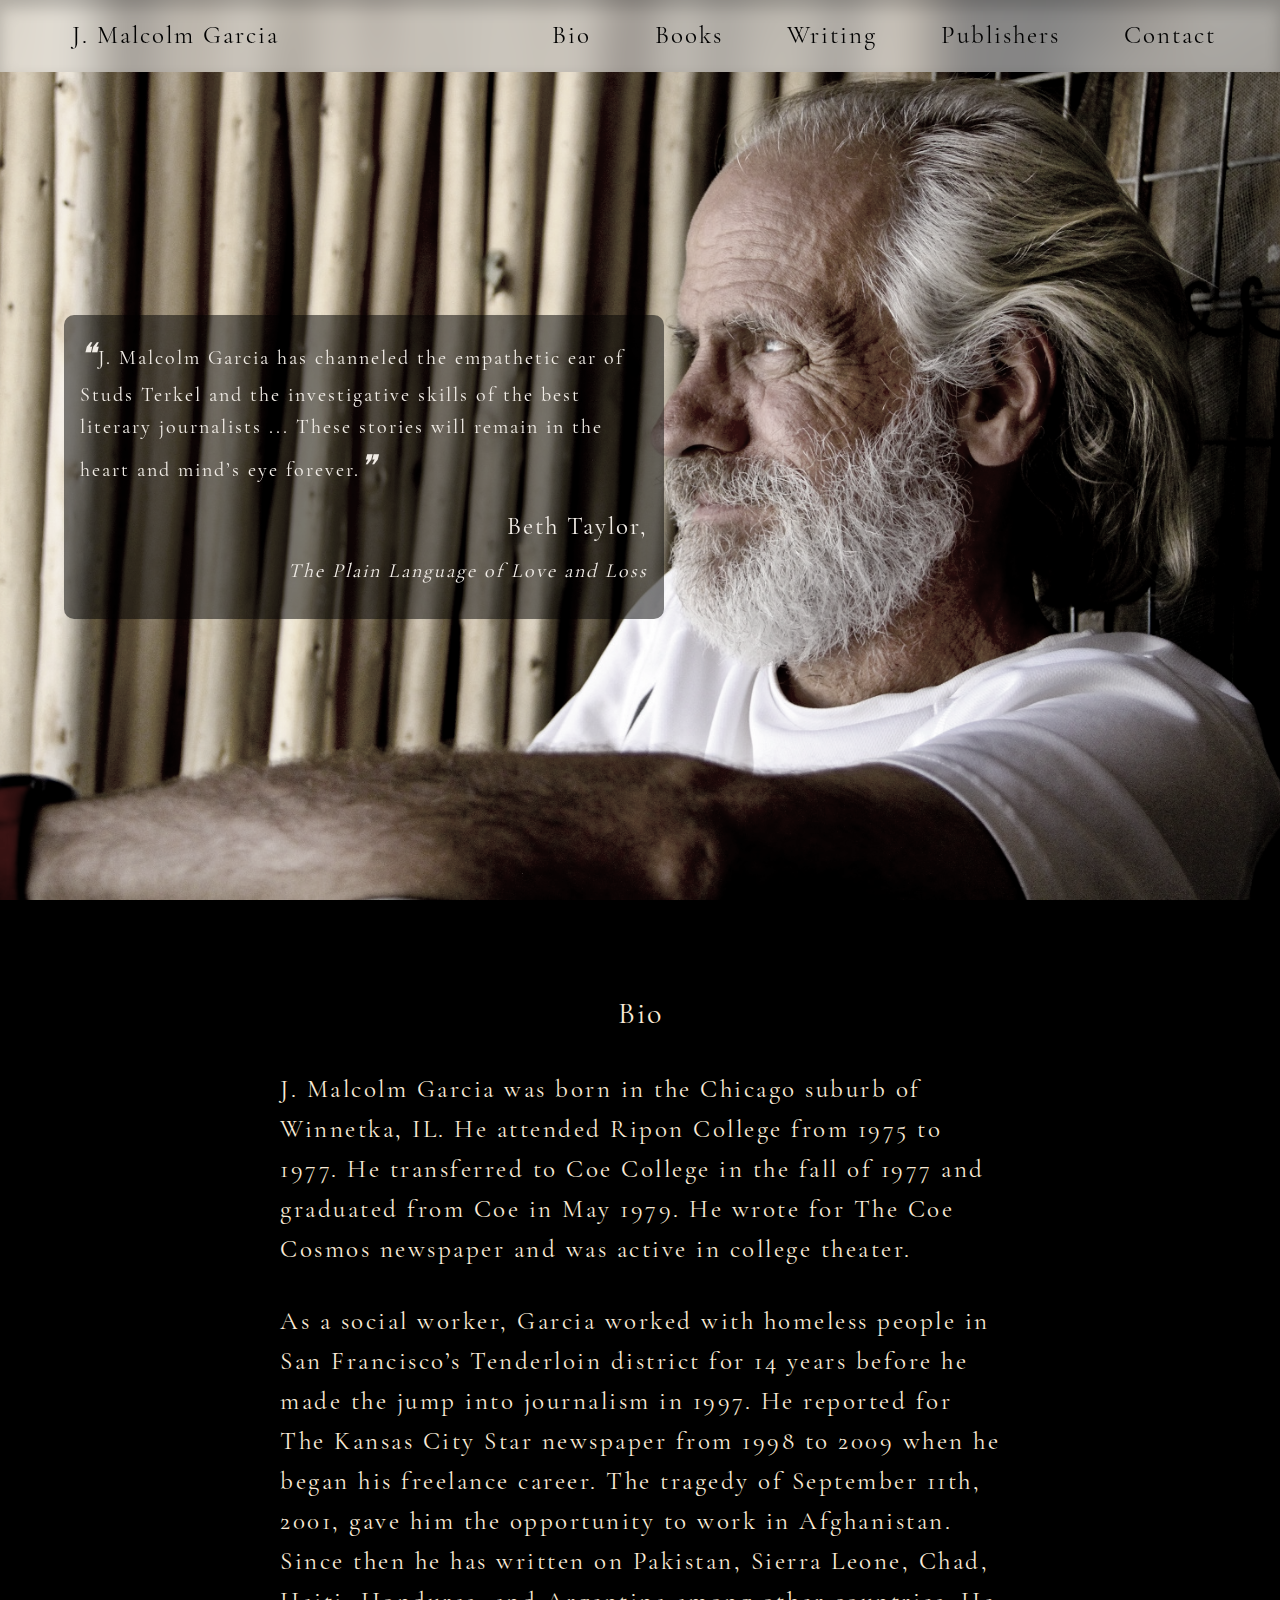
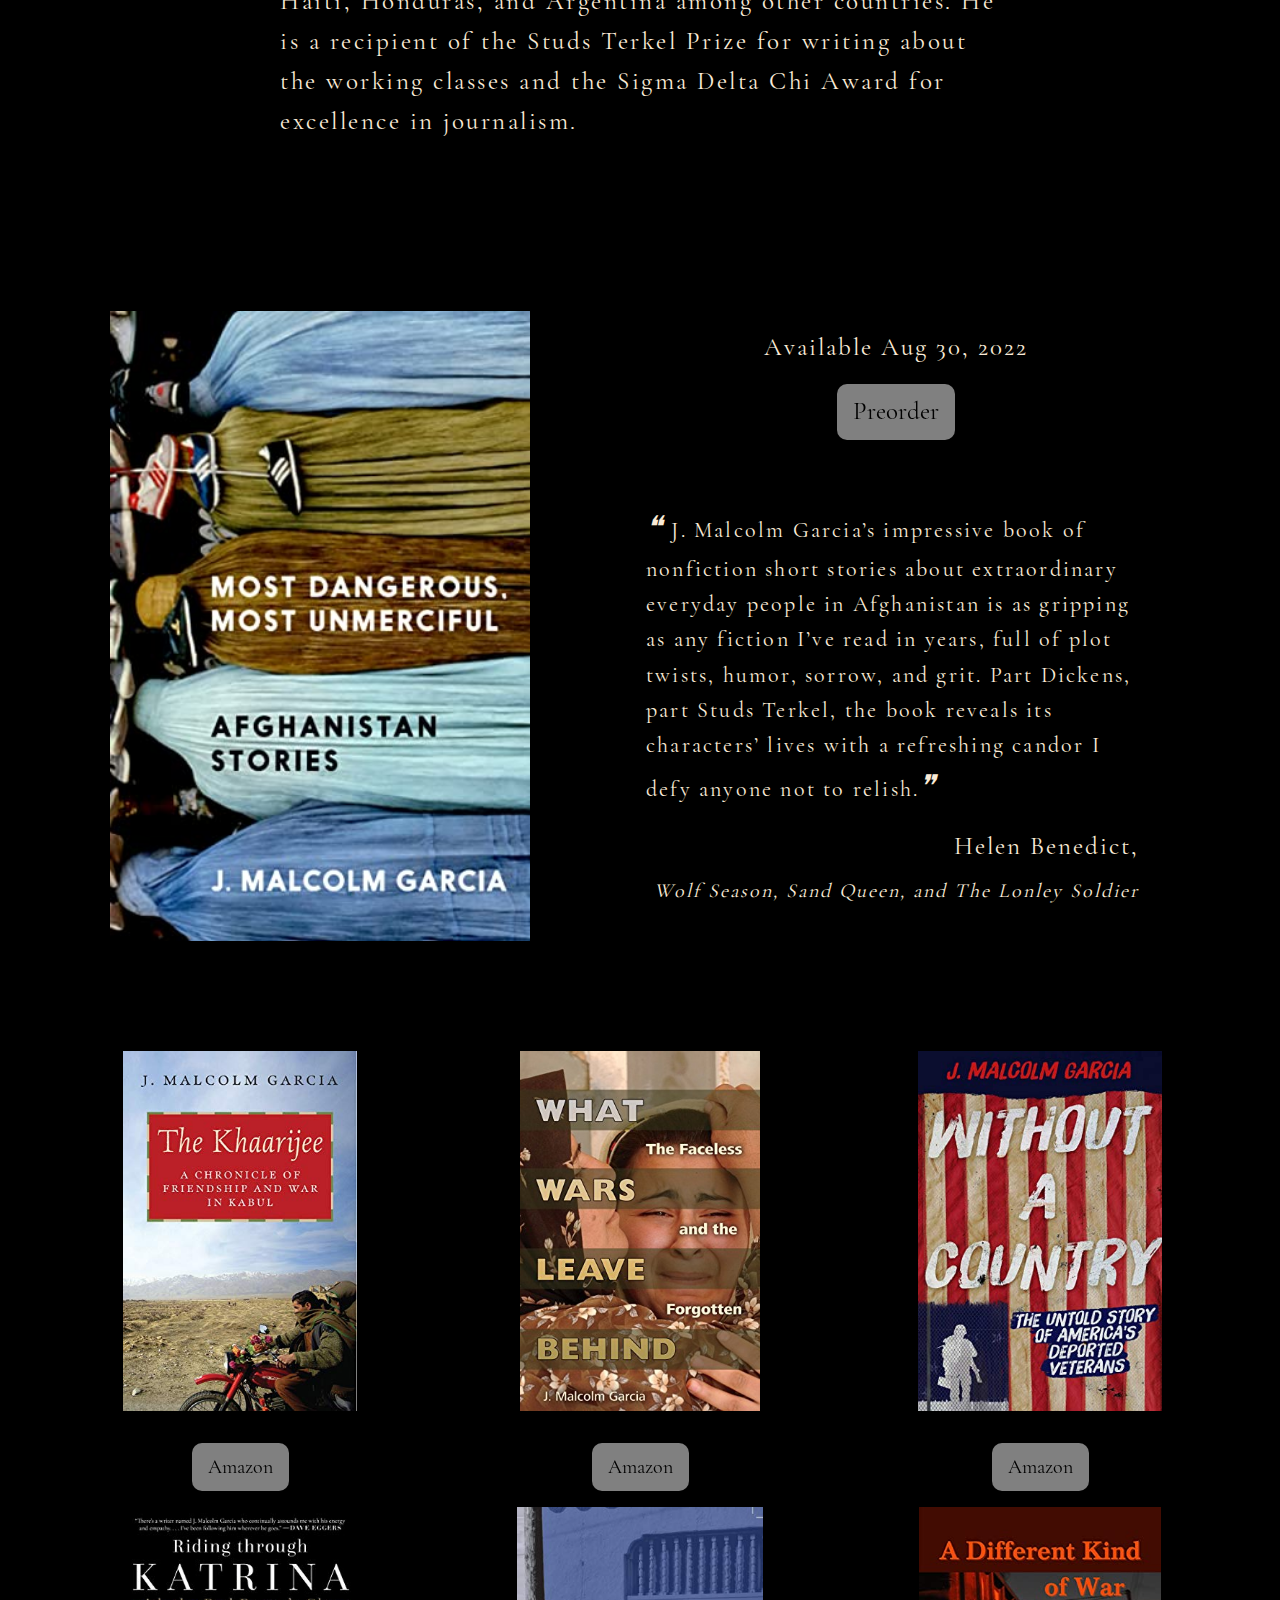
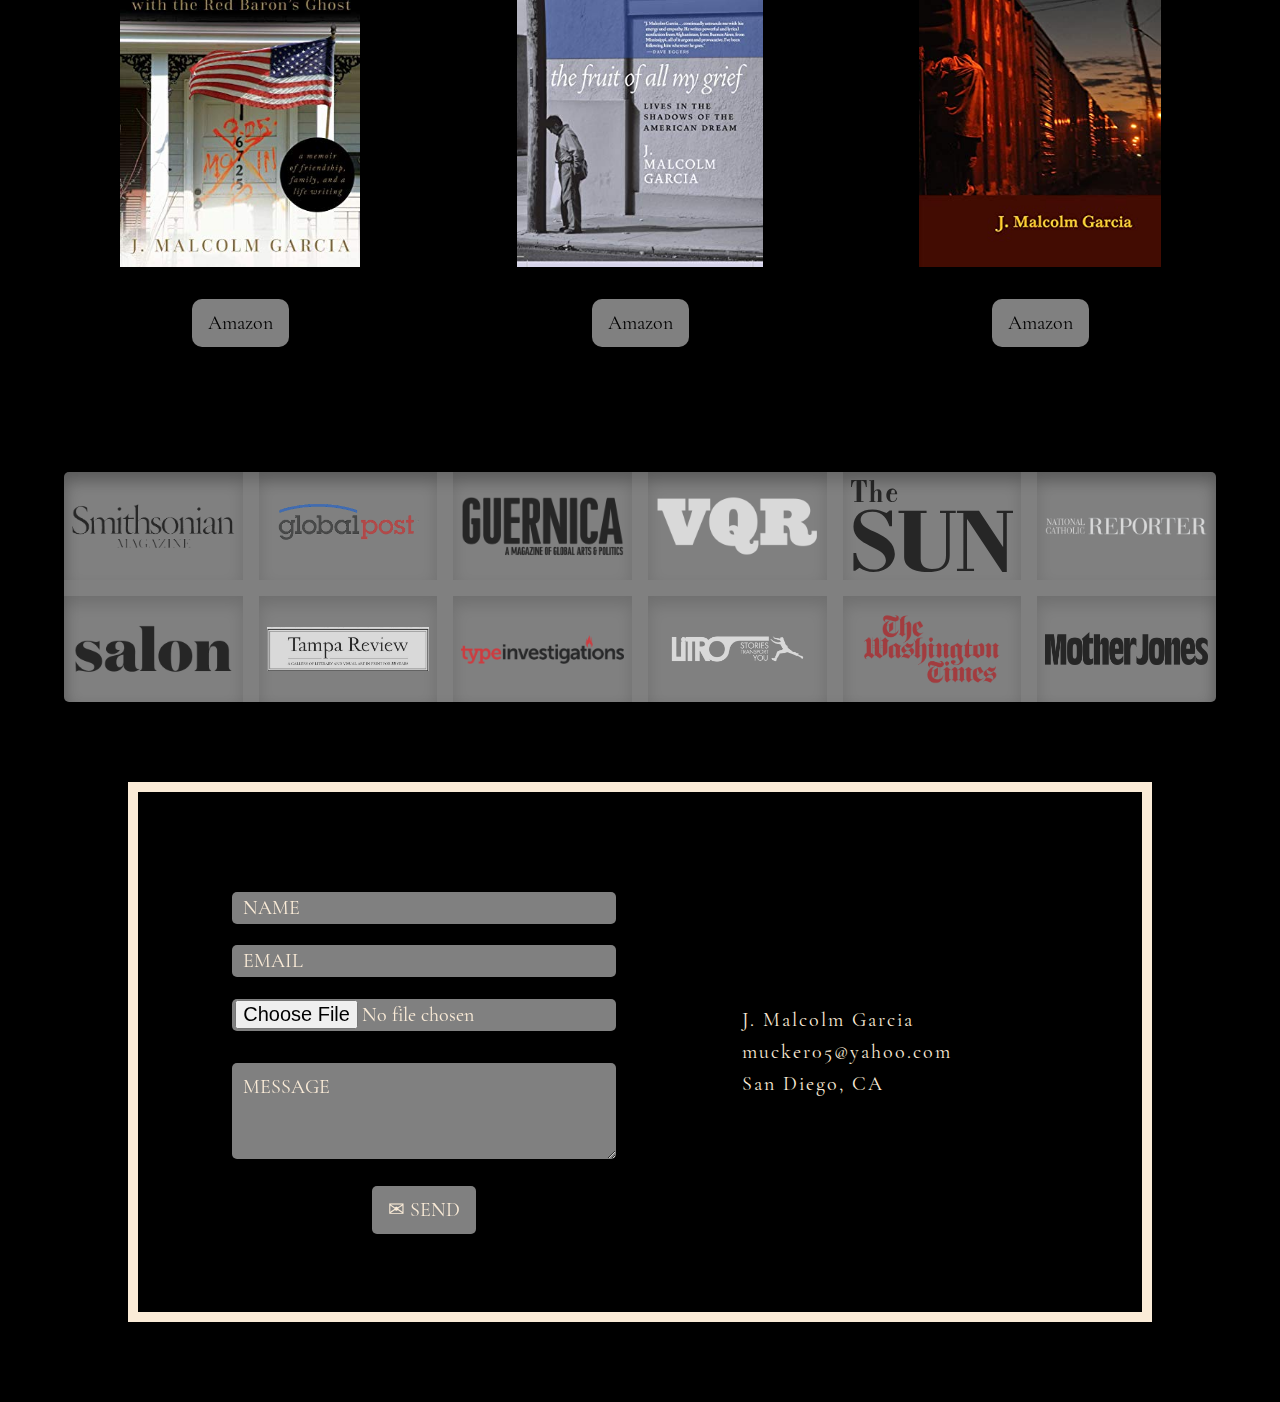
==== commit cda78fc7: "Add files via upload" ====
--- a/index.html
+++ b/index.html
@@ -19,7 +19,7 @@
             </div>
             <section class="header-left">
                 <h2>
-                    <a class="underline" href="index.html">J. Malcolm Garcia</a>
+                    <a class="dropdown-link underline" href="index.html">J. Malcolm Garcia</a>
                 </h2>
             </section>
         </section>
@@ -36,15 +36,15 @@
                     <div class="list-container">
                         <ul class="dropdown-list">
                             <li>
-                                <a class="underline" href="articles.html#articlesMain">Reporting</a>
+                                <a class="dropdown-link underline" href="articles.html#articlesMain">Reporting</a>
                             </li>
-                            <span class="article-bars">||</span>
+                            <span class="dropdown-link article-bars">||</span>
                             <li>
-                                <a class="underline" href="articles.html#essays">Essays</a>
+                                <a class="dropdown-link underline" href="articles.html#essays">Essays</a>
                             </li>
-                            <span class="article-bars">||</span>
+                            <span class="dropdown-link article-bars">||</span>
                             <li>
-                                <a class="underline" href="articles.html#fiction">Fiction</a>
+                                <a class="dropdown-link underline" href="articles.html#fiction">Fiction</a>
                             </li>
                         </ul>
                     </div>
@@ -264,18 +264,23 @@
                 <h2>Contact</h2>
             </header> -->
             <section class="form-container flex">
-                <form action="" enctype="multipart/form-data" method="POST" id="contact-form" class="contact-form flex" role="form">
+                <form action="https://formsubmit.co/mucker05@yahoo.com" enctype="multipart/form-data" method="POST" id="contact-form" class="contact-form flex" role="form">
                     <label for="Email"></label>
                     <!-- <input type="hidden" name="_next" value=""> -->
                     <input type="hidden" name="_template" value="box">
+                    <label for="name"></label>
                     <input type="text" class="form-control" id="name" name="name" value="" placeholder="NAME" required>
+                    <label for="email"></label>
                     <input type="email" class="form-control" id="email" name="email" value="" placeholder="EMAIL" required>
-                    <input type="file" name="attachment" accept="image/png, image/jpeg">
+                    <label for="attachment"></label>
+                    <input type="file" class="file-input" name="attachment" accept="image/png, image/jpeg">
+                    <label for="_subject"></label>
+                    <label for="message"></label>
                     <input type="hidden" name="_subject" value="Message to J. Malcolm Garcia">
                     <textarea class="form-control" name="message" id="message" rows="3" placeholder="MESSAGE" required></textarea>
                     <button class="btn btn-send" id="submit" type="submit" value="SEND">
                         <div class="alt-send-button">
-                            <i class="icon--plane">&#9993;</i><span class="send-text">SEND</span>
+                            <i class="icon--plane">&#9993;</i><span class="send-text"> SEND</span>
                           </div>
                     </button>
                 </form>
@@ -320,4 +325,4 @@
 
  <!-- <div class="mobile-flex flex">
 
- </div> -->
+ </div> -->--- a/styles/style.css
+++ b/styles/style.css
@@ -1,9 +1,60 @@
+/* #region Custom */
+:root {
+    --padding-mobile: 4rem;
+    --padding-1000: 2rem;
+    --dark-gray: rgb(0, 0, 0);
+    /* --header: rgba(206, 190, 190); */
+    --header: rgb(102, 102, 102, .9);
+    --book: rgba(206, 190, 190);
+    --red: rgb(187, 35, 35);
+
+
+    --header-blur: blur(25px);
+    --header-color: rgba(255, 255, 255, .5);
+
+    /* fontsize */
+    --nav-font: 25px;
+    --nav-sm-font: 15px;
+    --quote-font: 30px;
+    --quote-author-font: 35px;
+    --bio-font-sm: 20px;
+    --bio-font: 25px;
+    --header-font: 30px;
+    --books-font: 30px;
+
+    --h1--fontSizesm: 60px;
+    --h1--fontSize: 100px;
+    --h2--fontSize: 50px;
+    --h3--fontSize: 40px;
+    --p--fontSize: 20px;
+    --a--fontSize: 30px;
+
+    --bio-mobile: 30ch;
+    --bio-600: 50ch;
+    --bio-1000: 60ch;
+
+    --p--weight: 200;
+    --h1--weight: 800;
+    --h2--weight: 400;
+    --h3--weight: 400;
+    --a--weight: 600;
+
+    --p--lineHeight: 1.6;
+    --heading--lineHeight: 1.2;
+
+    --letterSpace: .1em;
+}
+/* #endregion */
+
+/* #region Universal */
+
 @font-face {
     font-family: 'Cormorant Garamond';
     src: url('../styles/fonts/CormorantGaramond-Regular-webfont.woff') format('woff');
     font-weight: 600;
     font-style: normal;
 }
+
 
 *,
 *::before,
@@ -23,44 +74,51 @@
     scroll-behavior: smooth;
 }
 
+html,
+body {
+    scroll-padding-top: var(--scroll-padding, 10%);
+    overflow-x: hidden;
+}
+
 
 body {
     background-color: var(--dark-gray);
-    color: rgb(250, 235, 215);
-    font-size: 20px;
     width: 100vw;
     min-height: 100vh;
-    overflow-x: hidden;
-
     text-rendering: optimizeSpeed;
-    line-height: 1.5;
     font-family: 'Cormorant Garamond', serif;
 }
 
+/* #endregion */
+
+/* #region Reset */
 img,
 picture,
 svg {
-  max-width: 100%;
-  display: block;
-}
-
-/* Remove all animations, transitions and smooth scroll for people that prefer not to see them */
-@media (prefers-reduced-motion: reduce) {
-    html:focus-within {
-      scroll-behavior: auto;
-    }
-  
-    *,
-    *::before,
-    *::after {
-      animation-duration: 0.01ms !important;
-      animation-iteration-count: 1 !important;
-      transition-duration: 0.01ms !important;
-      scroll-behavior: auto !important;
-    }
-  }
-
-/* utility */
+    max-width: 100%;
+    display: block;
+}
+
+
+ul[role="list"],
+ol[role="list"],
+li {
+    list-style: none;
+}
+
+a {
+    text-decoration: none;
+    color: antiquewhite;
+}
+
+button {
+    outline: none;
+    border: none;
+}
+
+/* #endregion */
+
+/* #region Utility */
 
 
 
@@ -81,73 +139,260 @@
     justify-content: flex-start;
 }
 
-:root {
-    --dark-gray:  rgb(0, 0, 0);
-    /* --header: rgba(206, 190, 190); */
-    --header: rgb(102, 102, 102, .9);
-    --book: rgba(206, 190, 190);
-
-
-    --header-blur: blur(25px);
-    --header-color: rgba(255, 255, 255, .5);  
-
-    /* fontsize */
-    --nav-font: 20px;
-    --quote-font: 30px;
-    --bio-font-sm: 20px;
-    --bio-font: 25px;
-    --header-font: 30px;
-    --books-font: 30px;
-}
-
-ul[role="list"],
-ol[role="list"],
-li {
-  list-style: none;
-}
-
-a {
+.underline {
     text-decoration: none;
-    color: antiquewhite;
-}
-
-button {
     outline: none;
     border: none;
-}
+    display: inline-block;
+    position: relative;
+    z-index: 100000;
+
+    /* padding-inline: .5rem; */
+    cursor: grab;
+}
+
+.underline::after {
+    background: none repeat scroll 0 0 transparent;
+    bottom: 0;
+    content: "";
+    display: block;
+    margin-top: 2px;
+    height: 2px;
+    left: 50%;
+    position: absolute;
+    transition: width 0.3s ease 0s, left 0.3s ease 0s;
+    width: 0;
+}
+
+.underline:hover::after {
+    width: 100%; 
+    left: 0; 
+}
+
+/* #endregion */
+
+/* #region Type */
+/* #region Universal-Type */
+body,
+p {
+    font-size: var(--p--fontSize);
+    line-height: var(--p--lineHeight);
+    font-weight: var(--p--weight);
+    letter-spacing: var(--letterSpace);
+
+    color: rgb(250, 235, 215);
+}
+
+h1 {
+    font-weight: var(--h1--weight);
+}
+
+.underline {
+    color: antiquewhite;
+    font-size: 20px;
+}
+
+.underline::after {
+    background-color: antiquewhite;
+}
+
+/* #endregion */
+
+/* #region Hero-Type */
+
+.hero-quote {
+    background-color: rgba(0, 0, 0, 0.5);
+}
+
+.quote-marks {
+    color: antiquewhite;
+    font-style: italic;
+}
+
+.quote-marks,
+.hero-quote p {
+    font-size: var(--quote-font);
+}
+
+.quote-author {
+    font-size: var(--quote-author-font);
+}
+
+.bio-left p {
+    font-size: var(--bio-font-sm);
+}
+
+/* #endregion */
+
+/* #region Nav-Type */
+.mobile-header,
+.header-nav {
+    background-color: var(--header-color);
+    backdrop-filter: var(--header-blur);
+    -webkit-backdrop-filter: var(--header-blur);
+}
+
+.mobile-header a,
+.header-nav a {
+    font-size: var(--nav-font);
+    font-weight: var(--h2--weight);
+    color: var(--dark-gray);
+}
+
+.dropdown-list a {
+    font-size: var(--nav-sm-font);
+}
+
+.hamburger-span {
+    /* background: #cdcdcd; */
+    background-color: antiquewhite;
+    backdrop-filter: var(--header-blur);
+    -webkit-backdrop-filter: var(--header-blur);
+}
+
+
+/* #endregion */
+
+/* #region Books-Type */
+.upcoming-date {
+    font-size: 25px;
+}
+
+.book-review p {
+    font-size: 22px;
+}
+
+.quote-bold {
+    font-size: 25px;
+}
+
+.quote-small {
+    font-style: italic;
+    font-size: 20px;
+}
+
+.book-purchase {
+    background-color: rgba(255, 255, 255, .15);
+    backdrop-filter: blur(5px);
+    -webkit-backdrop-filter: blur(5px);
+}
+
+.book-purchase-btn a {
+    color: black;
+}
+
+.book-purchase-btn {
+    background-color: var(--header-color);
+    backdrop-filter: var(--header-blur);
+    -webkit-backdrop-filter: var(--header-blur);
+    color: black;
+}
+
+
+/* button a {
+    color: black;
+} */
+/* #endregion */
+
+/* #region Articles-Type */
+.articles-main header {
+    /* text-align: end; */
+    font-size: 50px;
+}
+
+.article-title a {
+    color: var(--red);
+    font-size: 30px;
+
+}
+
+
+.article-publication span {
+    font-size: 18px;
+}
+
+.open-nav {
+    box-shadow: 0 3px 6px rgba(0, 0, 0, 0.16), 0 3px 6px rgba(0, 0, 0, 0.23);
+}
+
+
+
+.mainop {
+    background-color: var(--red);
+    color: antiquewhite;
+}
+
+.tag,
+.reverse {
+    background-color: var(--header);
+    color: antiquewhite;
+    box-shadow: 0 1px 3px rgba(0, 0, 0, 0.12), 0 1px 2px rgba(0, 0, 0, 0.24);
+}
+
+.reverse {
+    background-color: #2e2c2c;
+}
+
+.tag:hover,
+.reverse:hover {
+    /* color: rgb(187, 35, 35); */
+    box-shadow: 0 3px 6px rgba(0, 0, 0, 0.16), 0 3px 6px rgba(0, 0, 0, 0.23);
+    background-color: var(--red);
+}
+/* #endregion */
+
+/* #endregion */
+
+/* #region Scrollbar */
+
+::-webkit-scrollbar {
+    width: .5rem;
+    background-color: #181717;
+
+}
+
+::-webkit-scrollbar-track {
+    box-shadow: inset 0 0 6px var(--header-color);
+    border-radius: 1rem;
+    background-color: #000000;
+}
+
+::-webkit-scrollbar-thumb {
+    border-radius: 1rem;
+    box-shadow: inset 0 0 6px var(--red);
+}
+
+/* #endregion */
+
+/* #region Hero */
 
 .hero {
-    /* padding: 0 2rem; */
-    height: 95vh;
+    height: 100vh;
     width: 100vw;
     filter: grayscale(.7);
     background-image: url('../img/banner.jpg');
     /* position: absolute; */
- 
-}
-
-
+    /* padding: 0 2rem; */
+}
 
 .hero-quote {
     width: 60ch;
     height: auto;
-    backdrop-filter: .5;
-    background-color: rgba(0,0,0,0.5);
+    backdrop-filter: .5px;
+    -webkit-backdrop-filter: .5px;
     padding: 1rem;
     position: absolute;
     top: 35vh;
     left: 5vw;
     border-radius: 10px;
-    visibility: hidden;
     overflow: hidden;
-  
     flex-direction: row;
     justify-content: flex-start;
     gap: 4rem;
     perspective: 1000px;
 
-}
-
+    visibility: hidden;
+}
 
 /* .hero-quote li {
     width: 55ch;
@@ -156,30 +401,27 @@
     animation: slide-animation 20s infinite;
 } */
 
-
-.hero-quote p {
-    font-size: 30px;
-}
-
 .hero-quote div {
     padding-top: 1rem;
 }
 
-.quote-author {
-    font-size: 35px;
-}
-
-.quote-marks {
-    font-size: 30px;
-    color: antiquewhite;
-    font-style: italic;
-}
-
+.hero-quote li {
+    position: relative;
+}
+
+/* #endregion */
+
+/* #region Nav */
 
 .header-top {
     align-items: baseline;
     justify-content: space-between;
     z-index: 100;
+
+    position: fixed;
+    box-shadow: 0 5px rgba(0, 0, 0, 0.1);
+    top: 0px;
+
 }
 
 .header-left {
@@ -189,8 +431,6 @@
 .mobile-header {
     width: 100vw;
     padding: .5rem;
-    background-color: var(--header-color);
-    backdrop-filter: var(--header-blur);
 }
 
 .hamburger {
@@ -199,136 +439,143 @@
     background-color: transparent;
     width: 2rem;
     height: 2rem;
-    top: 1rem;
-    right: 5rem;
+    top: 1.3rem;
+    right: 2rem;
     z-index: 100;
-}
-
-.hamburger span {
+    cursor: pointer;
+}
+
+.hamburger-span {
     display: block;
     width: 2rem;
     height: .3rem;
     margin-bottom: .4rem;
     position: relative;
-    
-    background: #cdcdcd;
     border-radius: 3px;
-    
     z-index: 100;
-    
     transform-origin: 4px 0px;
-
-    transition: transform 0.5s cubic-bezier(0.77,0.2,0.05,1.0),
-    background 0.5s cubic-bezier(0.77,0.2,0.05,1.0),
-    opacity 0.55s ease;
-
-}
-
-.hamburger span:first-child {
+    transition: transform 0.5s cubic-bezier(0.77, 0.2, 0.05, 1.0),
+        background 0.5s cubic-bezier(0.77, 0.2, 0.05, 1.0),
+        opacity 0.55s ease;
+
+}
+
+.hamburger-span:first-child {
     transform-origin: 0% 0%;
 }
 
-.hamburger span:nth-last-child(2) {
+.hamburger-span:nth-last-child(2) {
     transform-origin: 0% 100%;
 }
-
-
 
 .header-nav {
     display: none;
     /* background-color: var(--header); */
-    background-color: var(--header-color);
-    backdrop-filter: var(--header-blur);
+
     width: 100vw;
-    height: 95vh;
     margin: 0;
- 
-    transform: translate(100vw);
-    transition: all 1s cubic-bezier(0.77,0.2,0.05,1.0);
+
+    /* transform: translate(100vw);
+    transition: all 1s cubic-bezier(0.77,0.2,0.05,1.0); */
     z-index: 100;
     gap: 4rem;
- 
+
+
 }
 
 .fixed-nav .header-top {
     position: fixed;
-    box-shadow: 0 5px rgba(0,0,0,0.1);
+    box-shadow: 0 5px rgba(0, 0, 0, 0.1);
     top: 0px;
-  }
+}
 
 .dropdown {
     position: relative;
-    /* display: inline-block; */
-    width: 50vw;
+    display: inline-block;
+    /* width: 50vw; */
     text-align: center;
 }
 
 .dropdown-list {
-    display: flex;
-    position: absolute;
-    background-color: transparent;
-    min-width: 140px;
-    /* margin-left: -2vw; */
-    height: 0;
-    z-index: 1;
-    transition: height 300ms;
-    flex-direction: column;
+    /* position: absolute; */
+    bottom: 0;
+    gap: 2rem;
+    left: 5vw;
+    flex-direction: row;
     justify-content: space-evenly;
     transition-timing-function: ease;
     text-align: center;
-    overflow: hidden;
-  }
-  
-  .dropdown:hover .dropdown-list {
-    height: 120px;
-    /* width: 20vw;
-    margin-left: 40vw;
-    margin-top: -5vh; */
-  }
-
-.dropdown-list li {
-    margin-bottom: 4px;
-    background-color: var(--header-color);
-    /* backdrop-filter: var(--header-blur); */
-    border-radius: 32px;
-    /* box-shadow: 0px 8px 16px 0px rgba(0,0,0,0.2); */
-}
-
-/* main {
-    padding: 3rem;
-} */
+    /* overflow: hidden; */
+    align-items: center;
+    justify-content: center;
+    top: 8vh;
+    margin-left: 10vw;
+    visibility: hidden;
+    display: flex;
+    height: 0vh;
+    transition: height 300ms ease;
+}
+
+
+.dropdown:hover .dropdown-list {
+    visibility: visible;
+    height: 10vh;
+
+}
+
+/* #endregion */
+
+/* #region Containers */
 
 .container-bio,
 .container-books {
     flex-direction: column;
+    position: relative;
+    padding-top: 10vh;
+}
+
+.articles-main {
+    padding-top: 10vh;
+}
+
+.container-books {
+    padding-bottom: 4rem;
+    margin-top: 2rem;
 }
 
 .container-header {
     font-size: var(--header-font);
 }
 
+/* #endregion */
+
+/* #region Bio */
+
 .bio-left {
-    padding: 2rem;
+    padding-inline: var(--padding-mobile);
     flex-direction: column;
 }
 
 .bio-left p {
     word-wrap: wrap;
-    font-size: var(--bio-font-sm);
-}
-
-/* Publishers */
+    max-width: var(--bio-mobile);
+}
+
+/* #endregion */
+
+/* #region Publishers */
 
 .publisher-list {
     display: grid;
-    grid-template-columns: repeat( auto-fit, minmax(20vw, 1fr) );
-   background-color: var(--header-color);
-   backdrop-filter: var(--header-blur);
+    grid-template-columns: repeat(auto-fit, minmax(20vw, 1fr));
+    background-color: var(--header-color);
+    backdrop-filter: var(--header-blur);
+    -webkit-backdrop-filter: var(--header-blur);
     width: 90vw;
     margin: 0 auto;
     gap: 1rem;
     border-radius: 5px;
-    box-shadow: inset 0px 8px 16px 0px rgba(0,0,0,0.2);
+    box-shadow: inset 0px 8px 16px 0px rgba(0, 0, 0, 0.2);
 }
 
 .publisher-list li {
@@ -338,15 +585,14 @@
     opacity: .7;
     /* background-color: var(--header); */
     padding: .5rem;
-    box-shadow: inset 0px 8px 16px 0px rgba(0,0,0,0.2);
-}
-
-.publisher-list li:hover {
-    opacity: 1;
-}
-
-/* Books! */
-
+    box-shadow: inset 0px 8px 16px 0px rgba(0, 0, 0, 0.2);
+}
+
+
+
+/* #endregion */
+
+/* #region Books */
 
 .container-books header {
     text-align: center;
@@ -354,9 +600,9 @@
 
 .container-upcoming {
     flex-direction: column;
-    width: 100vw;
     justify-content: space-evenly;
-    padding: 2rem 0rem;
+    align-items: center;
+    padding-inline: var(--padding-mobile);
 }
 
 .upcoming-left {
@@ -368,21 +614,21 @@
 
 .upcoming-date {
     padding: 2rem;
-    font-size: 25px;
-}
-
-.main-books-grid li {
+}
+
+.upcoming-date-books {
+    padding-bottom: .5rem;
+}
+
+.book-item {
     display: flex;
     justify-content: center;
     align-items: center;
-}
-
-.book-item:nth-child(even) {
-    flex-direction: row-reverse;
+    flex-direction: column;
 }
 
 .books-reviews {
-    width: 50vw;
+    width: 90vw;
     padding: 2rem;
 }
 
@@ -392,60 +638,70 @@
 
 .book-review {
     flex-direction: column;
-    align-items: flex-start;
-    padding: 1rem;
+    /* align-items: flex-end; */
+    /* padding: 1rem; */
 
 }
 
 .book-review p {
-    font-size: 22px;
+    max-width: var(--bio-mobile);
 }
 
 .books-grid {
     display: grid;
-    row-gap: 4rem;
+    row-gap: 6rem;
     column-gap: 1rem;
     margin: 0;
-    padding: 0;
-    grid-template-columns: repeat( auto-fit, minmax(50vw, 1fr) );
-}
-
-.books-img {
+    align-items: center;
+    padding-inline: 3rem;
+    padding-bottom: 6rem;
+    grid-template-columns: repeat(auto-fit, minmax(35vw, 1fr));
+
+}
+
+.books-grid-img img {
+    margin: 0 auto;
+    height: 30vh;
+}
+
+.books-img,
+.books-grid-img {
     position: relative;
     background-attachment: fixed;
 }
-
 
 .quote-author {
     flex-direction: column-reverse;
     justify-content: baseline;
-    align-items: flex-start;
+    align-items: flex-end;
     gap: .5rem;
     padding: 1rem 0;
 }
 
-.quote-bold {
-    font-size: 25px;
-}
-
-.quote-small {
-    font-style: italic;
-    font-size: 20px;
-}
 
 .book-purchase {
     width: 100%;
     height: 15%;
     position: absolute;
     bottom: 0;
+    padding: 1rem;
     /* left: 50%; */
     /* transform: translate(-50%, -50%); */
-
-    background-color: rgba(255, 255, 255, .15);  
-    backdrop-filter: blur(5px);
+}
+
+.upcoming {
+    height: 25%;
+}
+
+.book-grid-purchase {
     padding: 1rem;
-
-
+    position: absolute;
+    bottom: 0;
+    left: 50%;
+    transform: translate(-50%, 100%);
+    /* left: 30%;
+    width: 40vw; */
+    width: 15vw;
 }
 
 .book-purchase-btn {
@@ -453,97 +709,24 @@
     visibility: visible;
     z-index: 10;
     border-radius: 10px;
-    background-color: #f44336;
-
-   
-    
-}
-
-.book-purchase-btn:hover {
-    transform: scale(1.1);
-}
-
-.book-purchase:hover {
-    background-color: rgba(255, 255, 255, .15);  
-    backdrop-filter: blur(5px);
-    padding: 1rem;
-}
-
-.book-outer {
-    height: 40vh;
-    background-size: contain;
-    width: 100vw;
-    justify-content: flex-end;
-    align-items: center;
-    background-size:contain;
-    padding: 0 2rem;
-
-}
-
-.book-inner-top,
-.book-inner-bottom {
-    /* visibility: hidden; */
-    color: black;
-    backdrop-filter: blur(20px);
-    transition: all 0.09s cubic-bezier(0.77,0.2,0.05,1.0);
-    margin: 0;
-    height: 20%;
-    width: 100%;
-    text-align: center;
-    padding: 1rem;
-}
-
-
-.book-inner-bottom button {
-    background-color: #cdcdcd;
-}
-
-button a {
-    color: black;
-}
-
-#withoutCountry {
-    background-image: url('../img/books/without-a-country.jpg');
-}
-
-#katrina {
-    background-image: url('../img/books/katrina.jpg');
-}
-
-#fruitGrief {
-    background-image: url('../img/books/fruit-grief.jpg');
-}
-
-#warsLeaveBehind {
-    background-image: url('../img/books/wars-leave-behind.jpg');
-}
-
-#khaarijee {
-    background-image: url('../img/books/khaarijee.jpg');
-}
+    margin-top: 1rem;
+}
+
+
+
+
 
 #afghanistan {
     background-image: url('../img/books/afghanistan-stories.jpg');
 }
 
-#timeServed {
-    background-image: url('../img/books/time-served.jpg');
-}
-
-#kansasNoir {
-    background-image: url('../img/books/kansas-noir.jpg');
-}
-
-#differentWar {
-    background-image: url('../img/books/different-kind-of-war.jpg');
-}
-
-/* Articles */
+/* #endregion */
+
+/* #region Articles */
 
 .articles-main header {
     /* text-align: end; */
-    font-size: 50px;
-    padding:  1rem 4rem;
+    padding: 1rem 4rem;
 }
 
 
@@ -551,71 +734,49 @@
 .article-personal-list,
 .article-fiction-list {
     display: grid;
-    grid-template-columns: repeat( auto-fit, minmax(50vw, 1fr) );
+    grid-template-columns: repeat(auto-fit, minmax(50vw, 1fr));
     row-gap: 2rem;
     grid-auto-flow: dense;
     padding: 4rem;
 }
 
-.article-title a {
-    color: rgb(187, 35, 35);
-    font-size: 30px;
-
-}
-
 .article-title {
     max-width: 50ch;
 }
 
 .article-publication {
     display: flex;
-    flex-direction: row-reverse;
+    flex-direction: column-reverse;
     justify-content: flex-end;
     gap: 1rem;
 }
 
+.mobile-flex {
+    flex-direction: row-reverse;
+    gap: 1rem;
+    justify-content: flex-end;
+}
+
+
+.article-publication > .article-bars {
+    display: none;
+}
+
 .article-exerpt p {
-    max-width: 50ch;
+    max-width: var(--bio-600);
     padding-top: 1rem;
 }
 
-
-
 .open-nav {
-    /* color: antiquewhite;
-    position: fixed;
-    bottom: 5vh;
-    right: 5vw;
-    padding: 1rem;
-    border-radius: 100px;
-    background-color: var(--header); */
-
     width: 64px;
     height: 64px;
     border-radius: 32px;
     position: fixed;
     right: 50px;
     bottom: 50px;
-    box-shadow: 0 3px 6px rgba(0, 0, 0, 0.16), 0 3px 6px rgba(0, 0, 0, 0.23);
-}
-
-.open-nav:hover {
-    color: antiquewhite;
-    background-color: rgb(187, 35, 35);;
-}
-
+}
 
 .article-nav {
-    /* display: flex;
-    flex-direction: column;
-    justify-content: flex-end;
-    align-items: flex-end;
-    position: fixed;
-    bottom: 15vh;
-    right: 5vw;
-
-    display: none; */
-
     background-color: transparent;
     height: 64px;
     width: 64px;
@@ -628,16 +789,18 @@
     text-align: center;
     overflow: hidden;
 
-}
-
-.article-nav:hover {
-    height: 615px;
-    width: 170px;
-}
-
-.article-nav:hover .mainop {
-    transform: rotate(180deg);
-}
+    display: flex;
+    flex-direction: column;
+
+}
+
+.article-main-nav {
+   visibility: hidden;
+}
+
+
+
+
 
 .mainop {
     margin: auto;
@@ -647,68 +810,61 @@
     bottom: 0;
     right: 0;
     transition: transform 300ms;
-    background-color: #f44336;
     border-radius: 32px;
     z-index: 6;
-    color: antiquewhite;
 }
 
 .tag,
 .reverse {
-
-    /* color: antiquewhite;
-    background-color: black; */
     position: relative;
     width: 150px;
     height: 30px;
     border-radius: 24px;
     z-index: 5;
     float: left;
-    margin-top: 2px;
-    margin-bottom: 2px;
+    margin-top: 1px;
+    margin-bottom: 1px;
     margin-left: 8px;
     margin-right: 8px;
-    background-color: var(--header);
-    color: antiquewhite;
     transition: box-shadow 0.3s cubic-bezier(0.25, 0.8, 0.25, 1);
-    box-shadow: 0 1px 3px rgba(0, 0, 0, 0.12), 0 1px 2px rgba(0, 0, 0, 0.24);
-}
-
-.tag:hover,
-.reverse:hover {
-    /* color: rgb(187, 35, 35); */
-    box-shadow: 0 3px 6px rgba(0, 0, 0, 0.16), 0 3px 6px rgba(0, 0, 0, 0.23);
-    background-color: #f44336;
-}
-
-/* Contact */
+}
+
+.reverse {
+    margin-bottom: 1rem;
+}
+
+/* #endregion */
+
+/* #region Contact */
 
 .container-contact {
     padding: 5rem;
 }
 
 .form-container {
-    width: 65vw;
+    width: 80vw;
     margin: 0 auto;
-    height: 60vh;
-     /* background-color: var(--header-color); */
-     /* opacity: .9; */
+    height: 40vh;
+    /* background-color: var(--header-color); */
+    /* opacity: .9; */
 
     /* outline: 1px solid blue; */
     border: 10px solid antiquewhite;
     flex-direction: row;
-}
+    justify-content: space-evenly;
+}
+
 .contact-form {
     /* outline: 1px solid red; */
-    width: 60vw;
-    margin: 0 auto;
+    width: 20vw;
+    /* margin: 0 auto; */
     height: 50vh;
     justify-content: space-evenly;
-    /* background-color: var(--header-color);
-    backdrop-filter: var(--header-blur); */
 
     padding: 2rem;
-    box-shadow: inset 0px 8px 16px 0px rgba(0,0,0,0.2);
+    box-shadow: inset 0px 8px 16px 0px rgba(0, 0, 0, 0.2);
+
+    display: none;
 
 }
 
@@ -716,8 +872,23 @@
     padding: 2rem;
     /* border-left: 5px solid antiquewhite; */
 }
+
 .contact-data {
     align-items: flex-start;
+}
+
+.btn-send {
+    padding: .5rem 1rem;
+    margin-top: 1rem;
+    background-color: var(--header-color);
+    backdrop-filter: var(--header-blur);
+    -webkit-backdrop-filter: var(--header-blur);
+    color: antiquewhite;
+    border-radius: 5px;
+}
+
+.btn-send i {
+    color: antiquewhite;
 }
 
 input,
@@ -725,34 +896,74 @@
     width: 30vw;
     background-color: var(--header-color);
     backdrop-filter: var(--header-blur);
-    color: rgb(24, 22, 22);
+    -webkit-backdrop-filter: var(--header-blur);
     outline: none;
-}
+    padding-inline-start: .2rem;
+    border-radius: 5px;
+    border: none;
+    cursor: default;
+
+}
+
+input:focus,
+textarea:focus
+  {
+    box-shadow: inset px 0 6px var(--red);
+    -webkit-box-shadow:  inset 0px 0 6px var(--red);
+    padding: .5rem;
+    cursor: none;
+
+}
+
+input:-webkit-autofill,
+input:-webkit-autofill:hover, 
+input:-webkit-autofill:focus,
+textarea:-webkit-autofill,
+textarea:-webkit-autofill:hover,
+textarea:-webkit-autofill:focus {
+  -webkit-text-fill-color: antiquewhite;
+  backdrop-filter: var(--header-blur);
+  -webkit-backdrop-filter: var(--header-blur);
+  transition: background-color 5000s ease-in-out 0s;
+}
+
+
+
 
 
 ::placeholder {
-    color: black;
+    color: antiquewhite;
     opacity: 1;
-}
-
-
-/* JS */
+    padding: .5rem;
+}
+
+/* #endregion */
+
+/* #region JS */
 
 .hamburger-active {
     opacity: 1;
     transform: rotate(45deg) translate(-2px, -1px);
     background-color: var(--dark-gray);
-    
+    /* background-color: var(--red); */
+
+
 }
 
 .hamburger-active-span {
     transform: rotate(-45deg) translate(-4px, 3px);
+    background-color: var(--dark-gray);
+
 
 }
 
 .navbarOffsetMargin {
     padding-bottom: 15vh;
-  }
+}
+
+.nav-link-color {
+    color: var(--dark-gray);
+}
 
 .visible {
     visibility: visible;
@@ -762,6 +973,7 @@
 .show {
     display: flex;
     z-index: 200;
+    height: 100vh;
 }
 
 .current {
@@ -769,29 +981,37 @@
 
 }
 
-
-
-.translate {
+.expand {
+    right: 0px;
+    bottom: 0px;
+    left: 0px;
+}
+
+/* .translate {
     transform: translate(0vw);
         transition: all 1s ease;
-}
+} */
 
 .dont-show {
     display: none;
 }
 
 .flex-nav {
-    display: flex;
+   visibility: visible;
+}
+
+.underline-active::after {
+    width: 100%;
+    left: 0;
 }
 
 
 .fade-in {
     animation: fade 9s infinite;
 }
-
-.hero-quote li {
-    position: relative;
-}
+/* #endregion */
+
+/* #region Animation */
 
 @keyframes fade {
     0% {
@@ -799,16 +1019,19 @@
         /* transform: rotate3d(2, 2, 0, 48deg); */
         left: -100%;
     }
+
     10% {
         opacity: 1;
         /* transform: rotate3d(0, 0, 0, 24deg); */
         left: 0;
     }
+
     90% {
         opacity: 1;
         /* transform: rotate3d(0, 0, 0, 24deg); */
         left: 0;
     }
+
     100% {
         opacity: 0;
         /* transform: rotate3d(-2, -2, 0, 0deg); */
@@ -816,59 +1039,201 @@
     }
 }
 
+/* #endregion */
+
+/* #region Media */
+
+/* Remove all animations, transitions and smooth scroll for people that prefer not to see them */
+@media (prefers-reduced-motion: reduce) {
+    html:focus-within {
+        scroll-behavior: auto;
+    }
+
+    *,
+    *::before,
+    *::after {
+        animation-duration: 0.01ms !important;
+        animation-iteration-count: 1 !important;
+        transition-duration: 0.01ms !important;
+        scroll-behavior: auto !important;
+    }
+}
+
+@media (hover:hover) {
+
+    .book-purchase-btn:hover a {
+        color: antiquewhite;
+    }
+    
+    .book-purchase-btn:hover,
+    .btn-send:hover {
+        background-color: #181717;
+        box-shadow: inset 0px 0 6px var(--red);
+        color: antiquewhite;
+        cursor: pointer;
+    }
+    
+    .book-purchase:hover {
+        background-color: rgba(255, 255, 255, .15);
+        backdrop-filter: blur(5px);
+        -webkit-backdrop-filter: blur(5px);
+    }
+
+    .article-title a:hover {
+        font-style: italic;
+    }
+
+    .open-nav:hover {
+        color: antiquewhite;
+        background-color: var(--red);
+    }
+
+    .publisher-list li:hover {
+        opacity: 1;
+    }
+
+    .book-purchase-btn:hover {
+        transform: scale(1.1);
+    }
+
+    .book-purchase:hover {
+        padding: 1rem;
+    }
+
+    .article-nav:hover .mainop {
+        transform: rotate(180deg);
+    }
+
+    .article-nav:hover {
+        /* height: 615px; */
+        height: 75vh;
+        /* width: 170px; */
+        width: 40vw;
+    }
+
+ 
+
+}
+
+@media ((min-height: 800px)){
+    .article-nav:hover {
+        height: 60vh;
+        width: 20vw;
+    }
+}
 
 @media (min-width: 600px) {
-    .books-grid  {
-        grid-template-columns: repeat( auto-fit, minmax(45vw, 1fr) );
-        padding: 2rem;
+    .books-grid {
+        grid-template-columns: repeat(auto-fit, minmax(40vw, 1fr));
+        /* padding: 2rem; */
+        padding: 6rem 3rem;
+
     }
 
     .book-outer {
         width: 45vw;
     }
+
+    .bio-left p {
+        max-width: var(--bio-600);
+    }
+
+    .book-review p {
+        max-width: var(--bio-600);
+    }
+
 }
 
 @media (min-width: 700px) {
     .container-upcoming {
-        flex-direction: row;
+        flex-direction: column;
         width: 100vw;
         justify-content: space-evenly;
     }
-    
+
     .upcoming-left {
         background-size: contain;
+        width: 50vw;
+        height: 70vh;
+    }
+
+    .books-grid-img img {
+        margin: 0 auto;
+        height: 40vh;
+    }
+
+    .article-nav:hover {
+
         width: 30vw;
-    }
-
-
+    
+       
+    }
 
 
 }
 
 @media (min-width: 1000px) {
+
+    .bio-left p {
+        font-size: var(--bio-font);
+        Max-width: 60ch;
+    }
+
+    .bio-left {
+        padding: var(--padding-1000);
+    }
+
+    .article-nav:hover {
+
+        width: 20vw;
+    
+       
+    }
+
+  
+}
+
+@media (min-width: 1100px) {
+
+    /* #region Media-Type */
+    .header-top {
+        background-color: var(--header-color);
+        backdrop-filter: var(--header-blur);
+        -webkit-backdrop-filter: var(--header-blur);
+        box-shadow: inset 0px 8px 16px 0px rgba(0, 0, 0, 0.2);
+    }
+
+  
+
+    /* #endregion */
+
+    .container-upcoming {
+        flex-direction: row;
+        align-items: center;
+    }
+
 
     .mobile-header {
         background-color: transparent;
         backdrop-filter: none;
+        -webkit-backdrop-filter: none;
     }
 
     .hero-quote {
         visibility: visible;
     }
+
     .hamburger {
         display: none;
     }
 
- 
+
     .header-top {
         flex-direction: row;
         justify-content: space-between;
         align-items: baseline;
         padding: .5rem 2rem;
         width: 100vw;
-        background-color: var(--header-color);
-        backdrop-filter: var(--header-blur);
-        box-shadow: inset 0px 8px 16px 0px rgba(0,0,0,0.2);
     }
 
     .header-nav {
@@ -876,68 +1241,191 @@
         align-items: flex-start;
         background-color: transparent;
         backdrop-filter: none;
+        -webkit-backdrop-filter: none;
         transform: translate(0);
         padding: 0 2rem;
         width: fit-content;
         height: auto;
-        
         display: flex;
     }
 
-    .dropdown {
+    .dropdown-list a {
+        font-size: var(--nav-font);
+    }
+
+    .dropdown:hover {
         width: auto;
+        /* height: 10vh; */
+
+    }
+
+    .list-container {
+        margin-left: -8vw;
+        /* top: 18vh; */
+        height: 0vh;
+        /* margin-top: -5.7em; */
+        position: absolute;
+        /* padding-top: 1rem; */
+        /* margin-top: 1rem; */
+        background-color: transparent;
+        width: 0vw;
+
+
+    }
+
+    .dropdown:hover .list-container {
+        height: 8vh;
+        width: 35vw;
+
     }
 
     .dropdown-list {
-        margin-left: -2vw;
-    }
-
-    .dropdown:hover .dropdown-list {
-        height: 120px;
-        width: 0;
-        padding-top: 2vh;
-      }
-
-    .bio-left p {
-        Max-width: 60ch;
-        font-size: var(--bio-font);
-    }
-
+        margin-left: -8vw;
+        background-color: var(--header);
+        backdrop-filter: var(--header-blur);
+        -webkit-backdrop-filter: var(--header-blur);
+        /* border-radius:  0 0 32px 32px; */
+        margin-top: 1rem;
+    }
+
+
+    .dropdown-list li {
+        border-bottom: 32px;
+   
+    }
+
+    #afghan-review .book-review {
+        align-items: center;
+    }
+
+    .upcoming-right {
+        align-items: center;
+    }
+
+    .book-item {
+        flex-direction: row;
+        align-items: flex-start;
+    }
+
+    .book-item:nth-child(even) {
+        flex-direction: row-reverse;
+    }
+
+  
     .books-grid {
-        grid-template-columns: repeat( auto-fit, minmax(30vw, 1fr) );
+        grid-template-columns: repeat(auto-fit, minmax(30vw, 1fr));
     }
 
     .book-outer {
         width: 32vw;
     }
-    /* .articles-main header {
-        position: sticky;
-        top: 2rem;           
-    } */
-  
+
+    .books-reviews {
+        width: 50vw;
+    }
+
+    .book-review {
+        flex-direction: column;
+        align-items: flex-end;
+    }
+
+
     .publisher-list {
-        grid-template-columns: repeat( auto-fit, minmax(13vw, 1fr) );
+        grid-template-columns: repeat(auto-fit, minmax(13vw, 1fr));
+    }
+
+    .container-publisher {
+        margin-top: 5vh;
     }
 
     .quote-author {
-        flex-direction: row-reverse;
-        align-items: baseline;
-        
+        /* flex-direction: row-reverse; */
+        align-items: flex-end;
     }
 
     #afghan-review {
         width: 50vw;
     }
 
+    .article-main-nav {
+        visibility: visible;
+    }
+    .open-nav,
+    .mainop {
+        display: none;
+    }
+
+    .article-nav,
+    .article-nav:hover {
+        height: 70vh;
+        width: 15vw;
+    }
+
+    .article-publication {
+        flex-direction: row-reverse;
+    }
+    
+    .article-publication > .article-bars {
+        display: block;
+    }
+
+    .form-container {
+        width: 80vw;
+        height: 60vh;
+
+    }
+
+    .contact-form {
+        display: flex;
+
+    }
+
 }
 
 @media (min-width: 1300px) {
+
     .article-country-list,
     .article-personal-list,
-    .article-fiction-list  {
-            grid-template-columns: repeat( auto-fit, minmax(45vw, 1fr) );
-        }
-
- 
-        
-}+    .article-fiction-list {
+        grid-template-columns: repeat(auto-fit, minmax(45vw, 1fr));
+    }
+
+    .dropdown:hover .list-container {
+        width: 25vw;
+
+    }
+
+}
+
+@media (min-width: 1400px) {
+    .dropdown:hover .list-container {
+        width: 22vw;
+
+    }
+
+}
+
+@media (min-width: 2000px) {
+    .article-nav,
+    .article-nav:hover {
+        height: 50vh;
+        width: 10vw;
+    }
+}
+
+@-moz-document url-prefix() { 
+
+
+    .header-top {
+        --header-color: rgb(51, 51, 51);
+        background-color: var(--header-color);
+    }
+
+    .header-top a {
+        color: antiquewhite;
+    }
+  }
+
+/* #endregion */
+
+
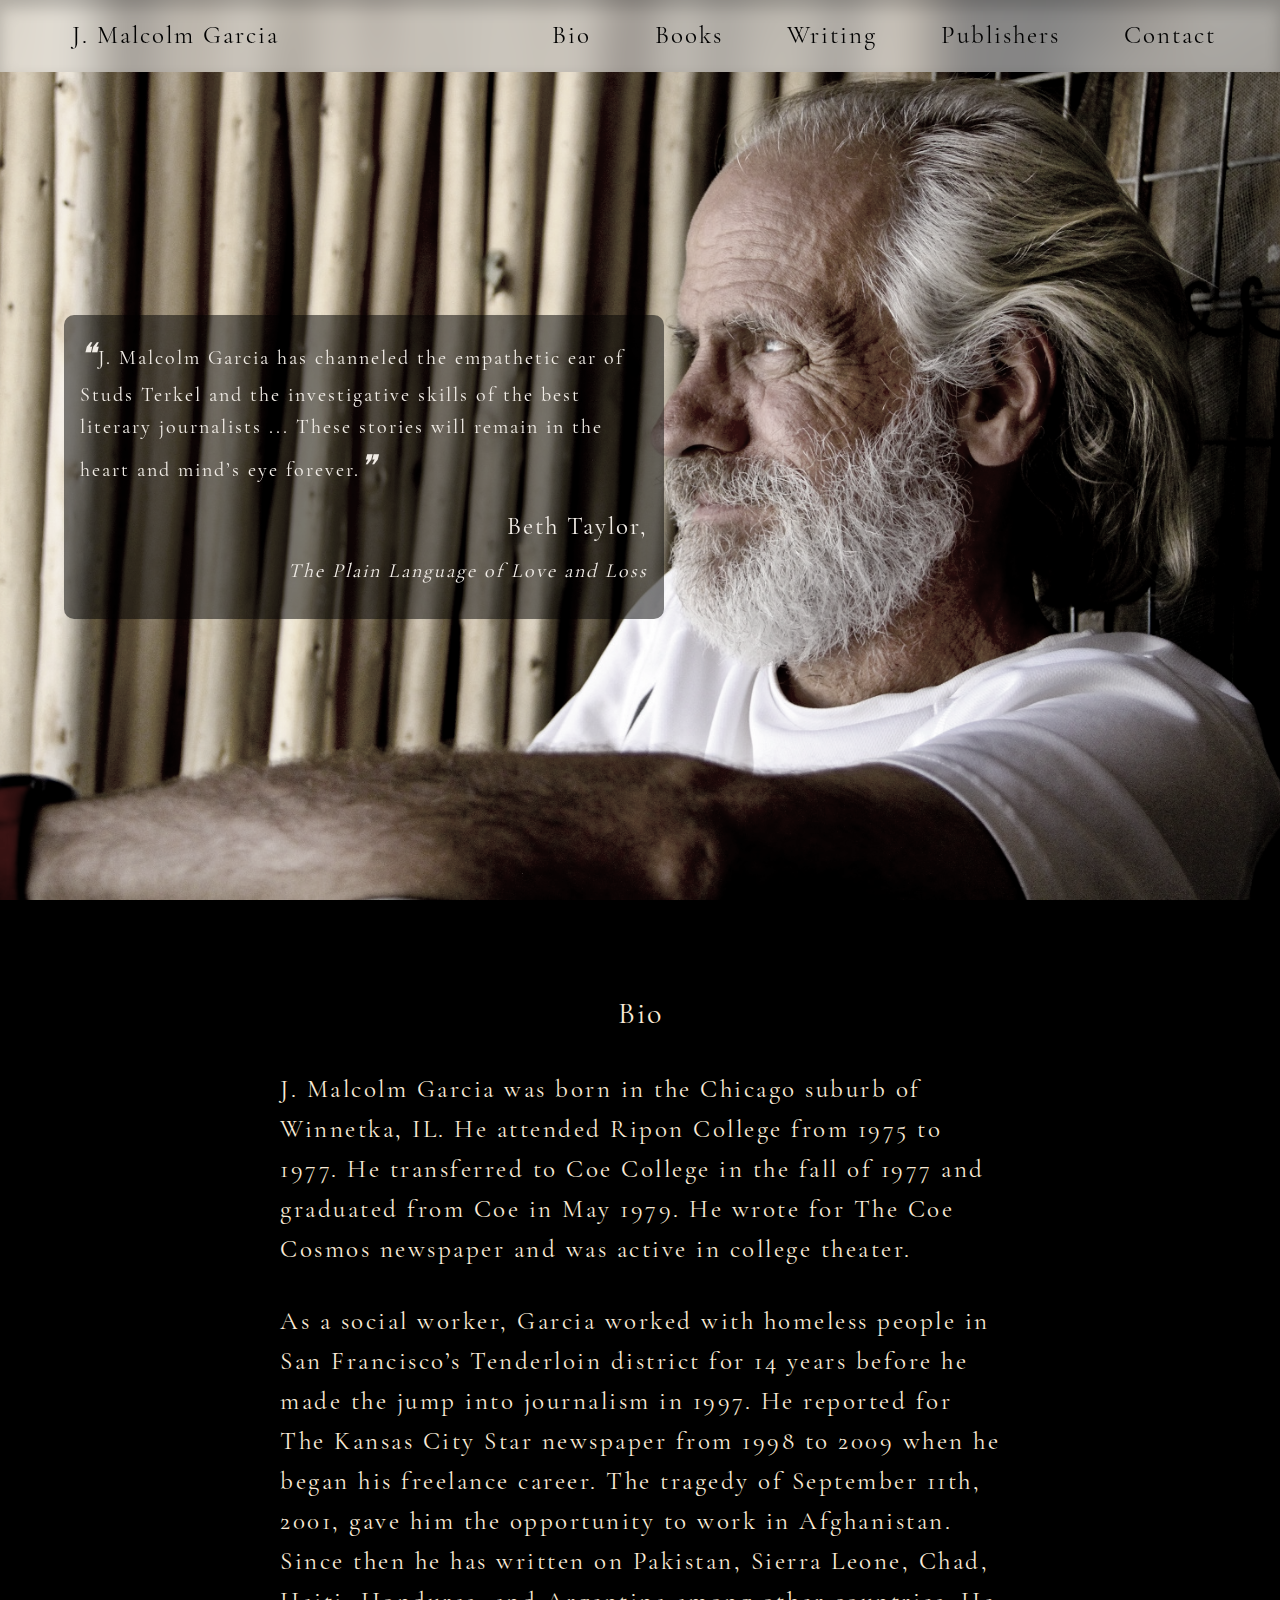
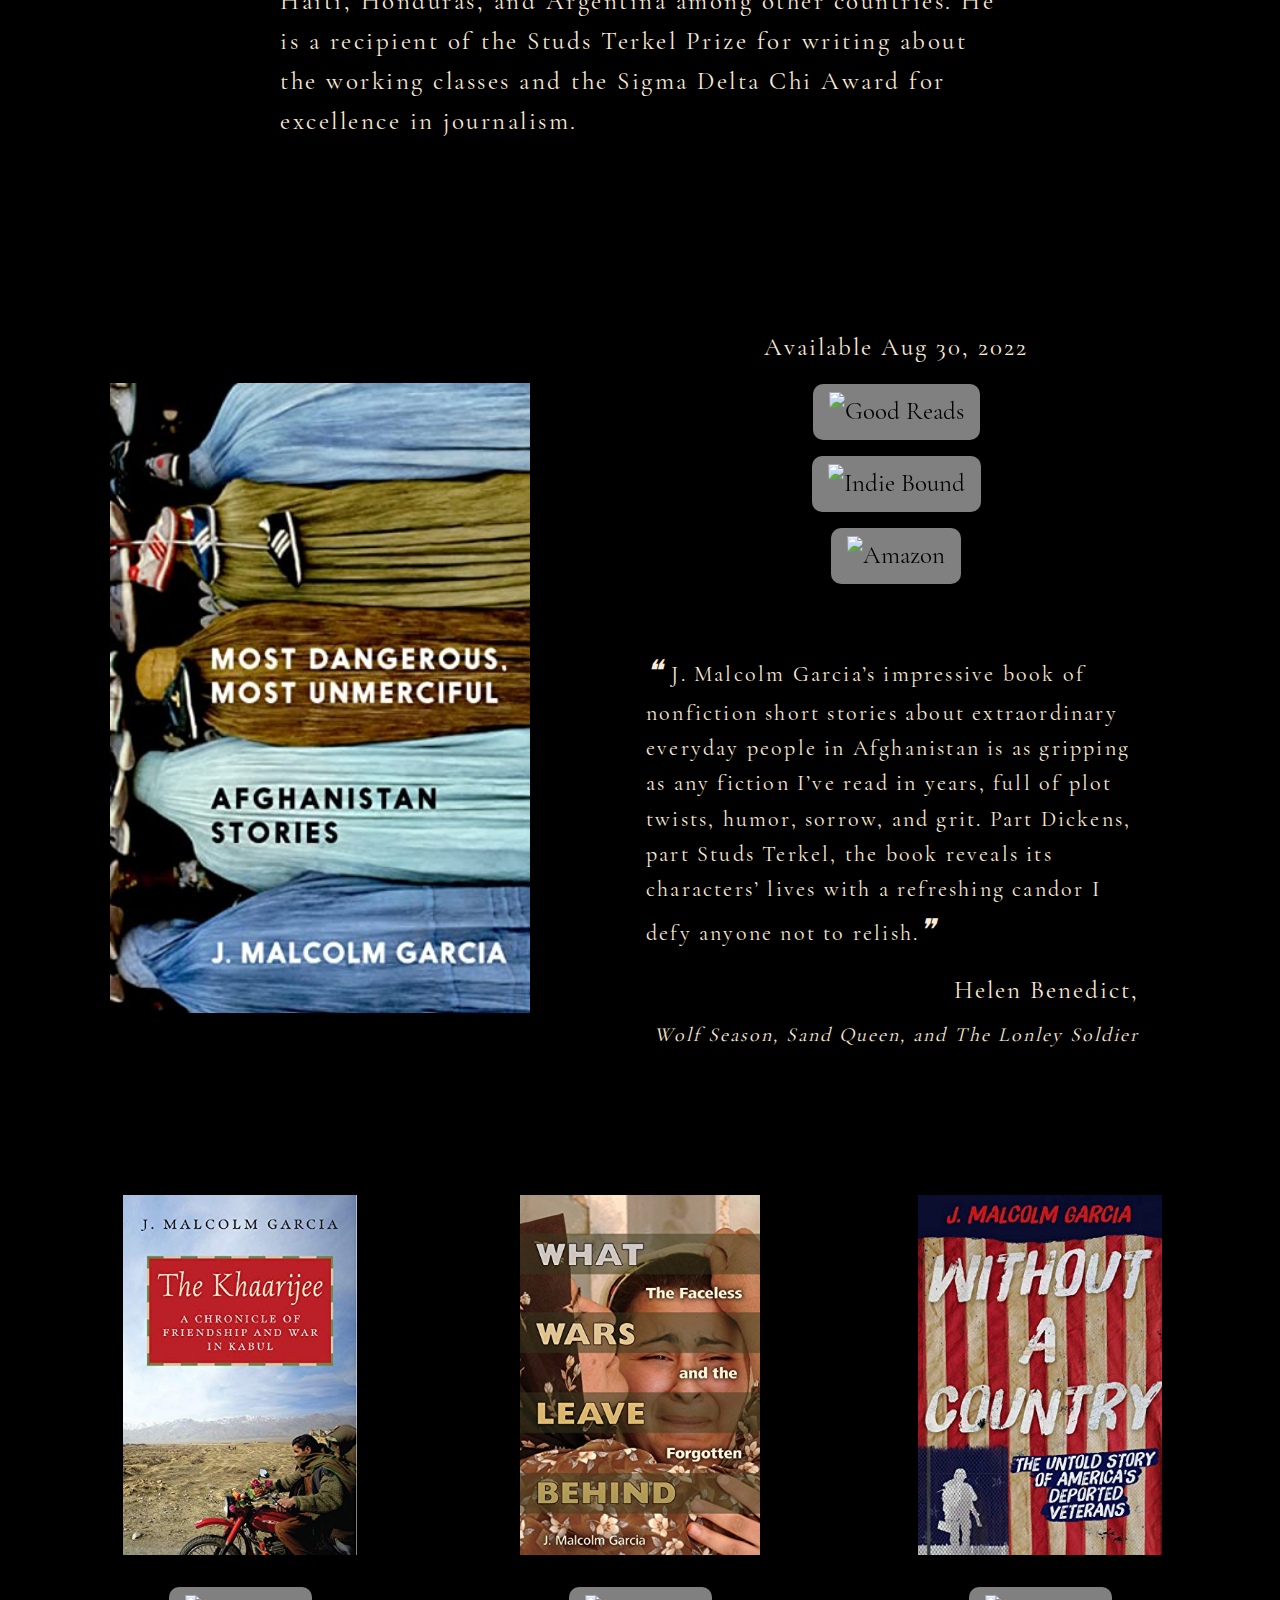
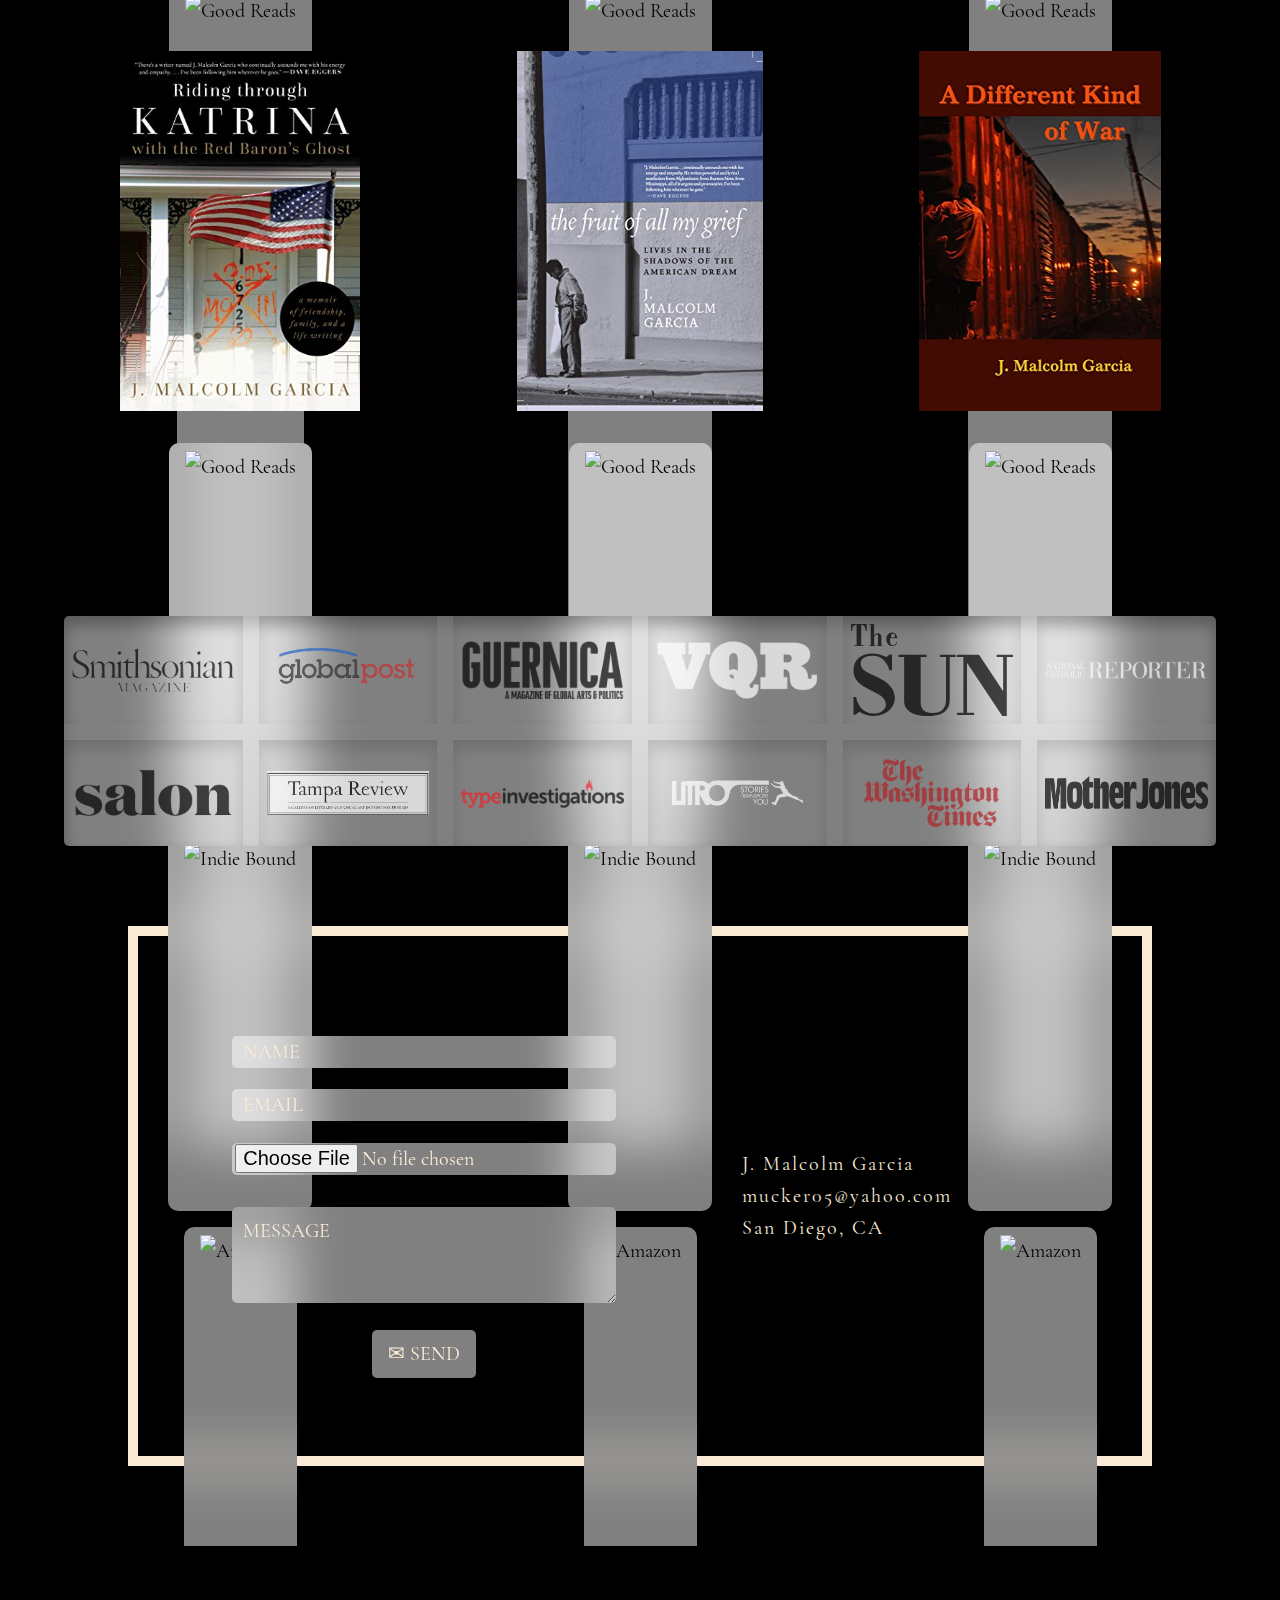
==== commit 8903fe34: "Add files via upload" ====
--- a/index.html
+++ b/index.html
@@ -91,9 +91,26 @@
                 <section class="upcoming-right flex">
                     <section class="upcoming-date flex">
                         <span>Available Aug 30, 2022</span>
-                        <button class="book-purchase-btn" id="preorder">
+                        <!-- <button class="book-purchase-btn" id="preorder">
                             <a target="_blank" rel="noopener noreferrer" href="https://www.amazon.com/Most-Dangerous-Unmerciful-Stories-Afghanistan/dp/164421203X">Preorder</a>
-                        </button>
+                        </button> -->
+                        <ul class="flex">
+                            <li>
+                                <button class="book-purchase-btn">
+                                    <a target="_blank" rel="noopener noreferrer" href="https://www.goodreads.com/book/show/59748203-most-dangerous-most-unmerciful"><img class="icon" src="img/icons/goodreads-g-brands.svg" alt="Good Reads"></a>
+                                </button>
+                            </li>
+                            <li>
+                                <button class="book-purchase-btn">
+                                    <a target="_blank" rel="noopener noreferrer" href="https://www.indiebound.org/book/9781644212035"><img class="icon" src="img/icons/dove-solid.svg" alt="Indie Bound"></a>
+                                </button>
+                            </li>
+                            <li>
+                                <button class="book-purchase-btn">
+                                    <a target="_blank" rel="noopener noreferrer" href="https://www.amazon.com/gp/product/B09HT524PK"><img class="icon" src="img/icons/amazon-brands.svg" alt="Amazon"></a>
+                                </button>
+                            </li>
+                        </ul>
                     </section>
                     <section class="books-reviews" id="afghan-review">
                         <ul class="book-review-list">
@@ -111,88 +128,140 @@
             <ul class="books-grid">
                 <li class="books-grid-img">
                     <img loading="lazy" src="img/books/khaarijee.jpg" alt="khaarijee">
-                    <section class="book-grid-purchase flex">
-                        <button class="book-purchase-btn">
-                            <a target="_blank" rel="noopener noreferrer" href="https://www.amazon.com/gp/product/B003U8A2VG">Amazon</a>
-                        </button>
+                    <section class="book-grid-purchase">
+                        <ul class="flex grid-flex">
+                            <li>
+                                <button class="book-purchase-btn flex">
+                                    <a target="_blank" rel="noopener noreferrer" href="https://www.goodreads.com/book/show/6575695-the-khaarijee"><img class="icon" src="img/icons/goodreads-g-brands.svg" alt="Good Reads"></a>
+                                </button>
+                            </li>
+                            <li>
+                                <button class="book-purchase-btn flex">
+                                    <a target="_blank" rel="noopener noreferrer" href="https://www.abebooks.com/9780807000571/Khaarijee-Chronicle-Friendship-Kabul-Garcia-0807"><img class="icon" src="img/icons/dove-solid.svg" alt="Abebooks"></a>
+                                </button>
+                            </li>
+                            <li>
+                                <button class="book-purchase-btn flex">
+                                    <a target="_blank" rel="noopener noreferrer" href="https://www.amazon.com/gp/product/B003U8A2VG"><img class="icon" src="img/icons/amazon-brands.svg" alt="Amazon"></a>
+                                </button>
+                            </li>
+                        </ul>
                     </section>
                 </li>
                 <li class="books-grid-img">
                     <img loading="lazy" src="img/books/wars-leave-behind.jpg" alt="Wars Leave Behind">
-                    <section class="book-grid-purchase flex">
-                        <button class="book-purchase-btn">
-                            <a target="_blank" rel="noopener noreferrer" href="https://www.amazon.com/gp/product/B00K58U5XY">Amazon</a>
-                        </button>
+                    <section class="book-grid-purchase">
+                        <ul class="flex grid-flex">
+                            <li>
+                                <button class="book-purchase-btn flex">
+                                    <a target="_blank" rel="noopener noreferrer" href="https://www.goodreads.com/book/show/20256495-what-wars-leave-behind"><img class="icon" src="img/icons/goodreads-g-brands.svg" alt="Good Reads"></a>
+                                </button>
+                            </li>
+                            <li>
+                                <button class="book-purchase-btn flex">
+                                    <a target="_blank" rel="noopener noreferrer" href="https://www.indiebound.org/book/9780826222756"><img class="icon" src="img/icons/dove-solid.svg" alt="Indie Bound"></a>
+                                </button>
+                            </li>
+                            <li>
+                                <button class="book-purchase-btn flex">
+                                    <a target="_blank" rel="noopener noreferrer" href="https://www.amazon.com/gp/product/B00K58U5XY"><img class="icon" src="img/icons/amazon-brands.svg" alt="Amazon"></a>
+                                </button>
+                            </li>
+                        </ul>
                     </section>
                 </li>
                 <li class="books-grid-img">
                     <img loading="lazy" src="img/books/without-a-country.jpg" alt="Without a Country">
-                    <section class="book-grid-purchase flex">
-                        <button class="book-purchase-btn">
-                            <a target="_blank" rel="noopener noreferrer" href="https://www.amazon.com/gp/product/B071GW6GG4">Amazon</a>
-                        </button>
+                    <section class="book-grid-purchase">
+                        <ul class="flex grid-flex">
+                            <li>
+                                <button class="book-purchase-btn flex">
+                                    <a target="_blank" rel="noopener noreferrer" href="https://www.goodreads.com/book/show/34138347-without-a-country"><img class="icon" src="img/icons/goodreads-g-brands.svg" alt="Good Reads"></a>
+                                </button>
+                            </li>
+                            <li>
+                                <button class="book-purchase-btn flex">
+                                    <a target="_blank" rel="noopener noreferrer" href="https://www.indiebound.org/book/9781510722439"><img class="icon" src="img/icons/dove-solid.svg" alt="Indie Bound"></a>
+                                </button>
+                            </li>
+                            <li>
+                                <button class="book-purchase-btn flex">
+                                    <a target="_blank" rel="noopener noreferrer" href="https://www.amazon.com/gp/product/B071GW6GG4"><img class="icon" src="img/icons/amazon-brands.svg" alt="Amazon"></a>
+                                </button>
+                            </li>
+                        </ul>
                     </section>
                 </li>
                 <li class="books-grid-img">
                     <img loading="lazy" src="img/books/katrina.jpg" alt="Katrina">
-                    <section class="book-grid-purchase flex">
-                        <button class="book-purchase-btn">
-                            <a target="_blank" rel="noopener noreferrer" href="https://www.amazon.com/gp/product/B076QJNXBM">Amazon</a>
-                        </button>
+                    <section class="book-grid-purchase">
+                        <ul class="flex grid-flex">
+                            <li>
+                                <button class="book-purchase-btn flex">
+                                    <a target="_blank" rel="noopener noreferrer" href="https://www.goodreads.com/book/show/20439534-riding-through-katrina-with-the-red-baron-s-ghost"><img class="icon" src="img/icons/goodreads-g-brands.svg" alt="Good Reads"></a>
+                                </button>
+                            </li>
+                            <li>
+                                <button class="book-purchase-btn flex">
+                                    <a target="_blank" rel="noopener noreferrer" href="https://www.indiebound.org/book/9781628728699"><img class="icon" src="img/icons/dove-solid.svg" alt="Indie Bound"></a>
+                                </button>
+                            </li>
+                            <li>
+                                <button class="book-purchase-btn flex">
+                                    <a target="_blank" rel="noopener noreferrer" href="https://www.amazon.com/gp/product/B076QJNXBM"><img class="icon" src="img/icons/amazon-brands.svg" alt="Amazon"></a>
+                                </button>
+                            </li>
+                        </ul>
                     </section>
                 </li>
                 <li class="books-grid-img">
                     <img loading="lazy" src="img/books/fruit-grief.jpg" alt="Fruit Grief">
-                    <section class="book-grid-purchase flex">
-                        <button class="book-purchase-btn">
-                            <a target="_blank" rel="noopener noreferrer" href="https://www.amazon.com/gp/product/B07LDTSL73">Amazon</a>
-                        </button>
+                    <section class="book-grid-purchase">
+                        <ul class="flex grid-flex">
+                            <li>
+                                <button class="book-purchase-btn flex">
+                                    <a target="_blank" rel="noopener noreferrer" href="https://www.goodreads.com/book/show/49789930-the-fruit-of-all-my-grief"><img class="icon" src="img/icons/goodreads-g-brands.svg" alt="Good Reads"></a>
+                                </button>
+                            </li>
+                            <li>
+                                <button class="book-purchase-btn flex">
+                                    <a target="_blank" rel="noopener noreferrer" href="https://www.indiebound.org/book/9781609809539"><img class="icon" src="img/icons/dove-solid.svg" alt="Indie Bound"></a>
+                                </button>
+                            </li>
+                            <li>
+                                <button class="book-purchase-btn flex">
+                                    <a target="_blank" rel="noopener noreferrer" href="https://www.amazon.com/gp/product/B07LDTSL73"><img class="icon" src="img/icons/amazon-brands.svg" alt="Amazon"></a>
+                                </button>
+                            </li>
+                        </ul>
                     </section>
                 </li>
                 <li class="books-grid-img">
                     <img loading="lazy" src="img/books/different-kind-of-war.jpg" alt="different war">
-                    <section class="book-grid-purchase flex">
-                        <button class="book-purchase-btn">
-                            <a target="_blank" rel="noopener noreferrer" href="https://www.amazon.com/Different-Kind-War-Encounters-Central/dp/1953236189">Amazon</a>
-                        </button>
-                    </section>
-                </li>
-
-                <!-- <li class="book-outer background-image" id="timeServed">
-                    <section class="book-inner-top">
-                        <i class="quotes"></i>
-                        <p>Lorem ipsum dolor sit, amet consectetur adipisicing elit. Consectetur quos impedit voluptate temporibus pariatur iure aliquam doloremque maiores quam magni, repellat voluptatem nihil dolor dolore voluptates deleniti beatae. Sint, id.</p>
-                        <div class="quote-author">
-                        <span class="quote-small"></span>
-                        <span class="quote-bold"></span>
-                    </div>
-                    </section>
-                    <section class="book-inner-bottom">
-                        <button>
-                            <a target="_blank" rel="noopener noreferrer" href="https://www.amazon.com/gp/product/B01N9YC38I">Amazon</a>
-                        </button>
-                    </section>
-                </li>
-                <li class="book-outer background-image" id="kansasNoir">
-                    <section class="book-inner-top">
-                        <i class="quotes"></i>
-                        <p>Lorem ipsum dolor sit, amet consectetur adipisicing elit. Consectetur quos impedit voluptate temporibus pariatur iure aliquam doloremque maiores quam magni, repellat voluptatem nihil dolor dolore voluptates deleniti beatae. Sint, id.</p>
-                        <div class="quote-author">
-                        <span class="quote-small"></span>
-                        <span class="quote-bold"></span>
-                    </div>
-                    </section>
-                    <section class="book-inner-bottom">
-                        <button>
-                            <a target="_blank" rel="noopener noreferrer" href="https://www.amazon.com/gp/product/B0095Z8WVK">Amazon</a>
-                        </button>
-                    </section>
-                </li> -->
+                    <section class="book-grid-purchase">
+                        <ul class="flex grid-flex">
+                            <li>
+                                <button class="book-purchase-btn flex">
+                                    <a target="_blank" rel="noopener noreferrer" href="https://www.goodreads.com/book/show/57919173-a-different-kind-of-war"><img class="icon" src="img/icons/goodreads-g-brands.svg" alt="Good Reads"></a>
+                                </button>
+                            </li>
+                            <li>
+                                <button class="book-purchase-btn flex">
+                                    <a target="_blank" rel="noopener noreferrer" href="https://www.indiebound.org/book/9781953236180"><img class="icon" src="img/icons/dove-solid.svg" alt="Indie Bound"></a>
+                                </button>
+                            </li>
+                            <li>
+                                <button class="book-purchase-btn flex">
+                                    <a target="_blank" rel="noopener noreferrer" href="https://www.amazon.com/gp/product/B093Y9VGV3"><img class="icon" src="img/icons/amazon-brands.svg" alt="Amazon"></a>
+                                </button>
+                            </li>
+                        </ul>
+                    </section>
+                </li>
             </ul>
         </section>
         <section class="container-publisher" id="publisher">
             <header class="container-header">
-                <!-- <h2>Publishers</h2> -->
             </header>
             <section class="publisher-grid">
                 <ul class="publisher-list">
@@ -264,7 +333,7 @@
                 <h2>Contact</h2>
             </header> -->
             <section class="form-container flex">
-                <form action="https://formsubmit.co/mucker05@yahoo.com" enctype="multipart/form-data" method="POST" id="contact-form" class="contact-form flex" role="form">
+                <form action="https://formsubmit.co/6d52562ec56ec8574b482e35c11f483c" enctype="multipart/form-data" method="POST" id="contact-form" class="contact-form flex" role="form">
                     <label for="Email"></label>
                     <!-- <input type="hidden" name="_next" value=""> -->
                     <input type="hidden" name="_template" value="box">
--- a/styles/style.css
+++ b/styles/style.css
@@ -338,6 +338,13 @@
     /* color: rgb(187, 35, 35); */
     box-shadow: 0 3px 6px rgba(0, 0, 0, 0.16), 0 3px 6px rgba(0, 0, 0, 0.23);
     background-color: var(--red);
+}
+
+.article-nav:hover {
+    /* height: 615px; */
+    height: 75vh;
+    /* width: 170px; */
+    width: 40vw;
 }
 /* #endregion */
 
@@ -1104,13 +1111,6 @@
         transform: rotate(180deg);
     }
 
-    .article-nav:hover {
-        /* height: 615px; */
-        height: 75vh;
-        /* width: 170px; */
-        width: 40vw;
-    }
-
  
 
 }
